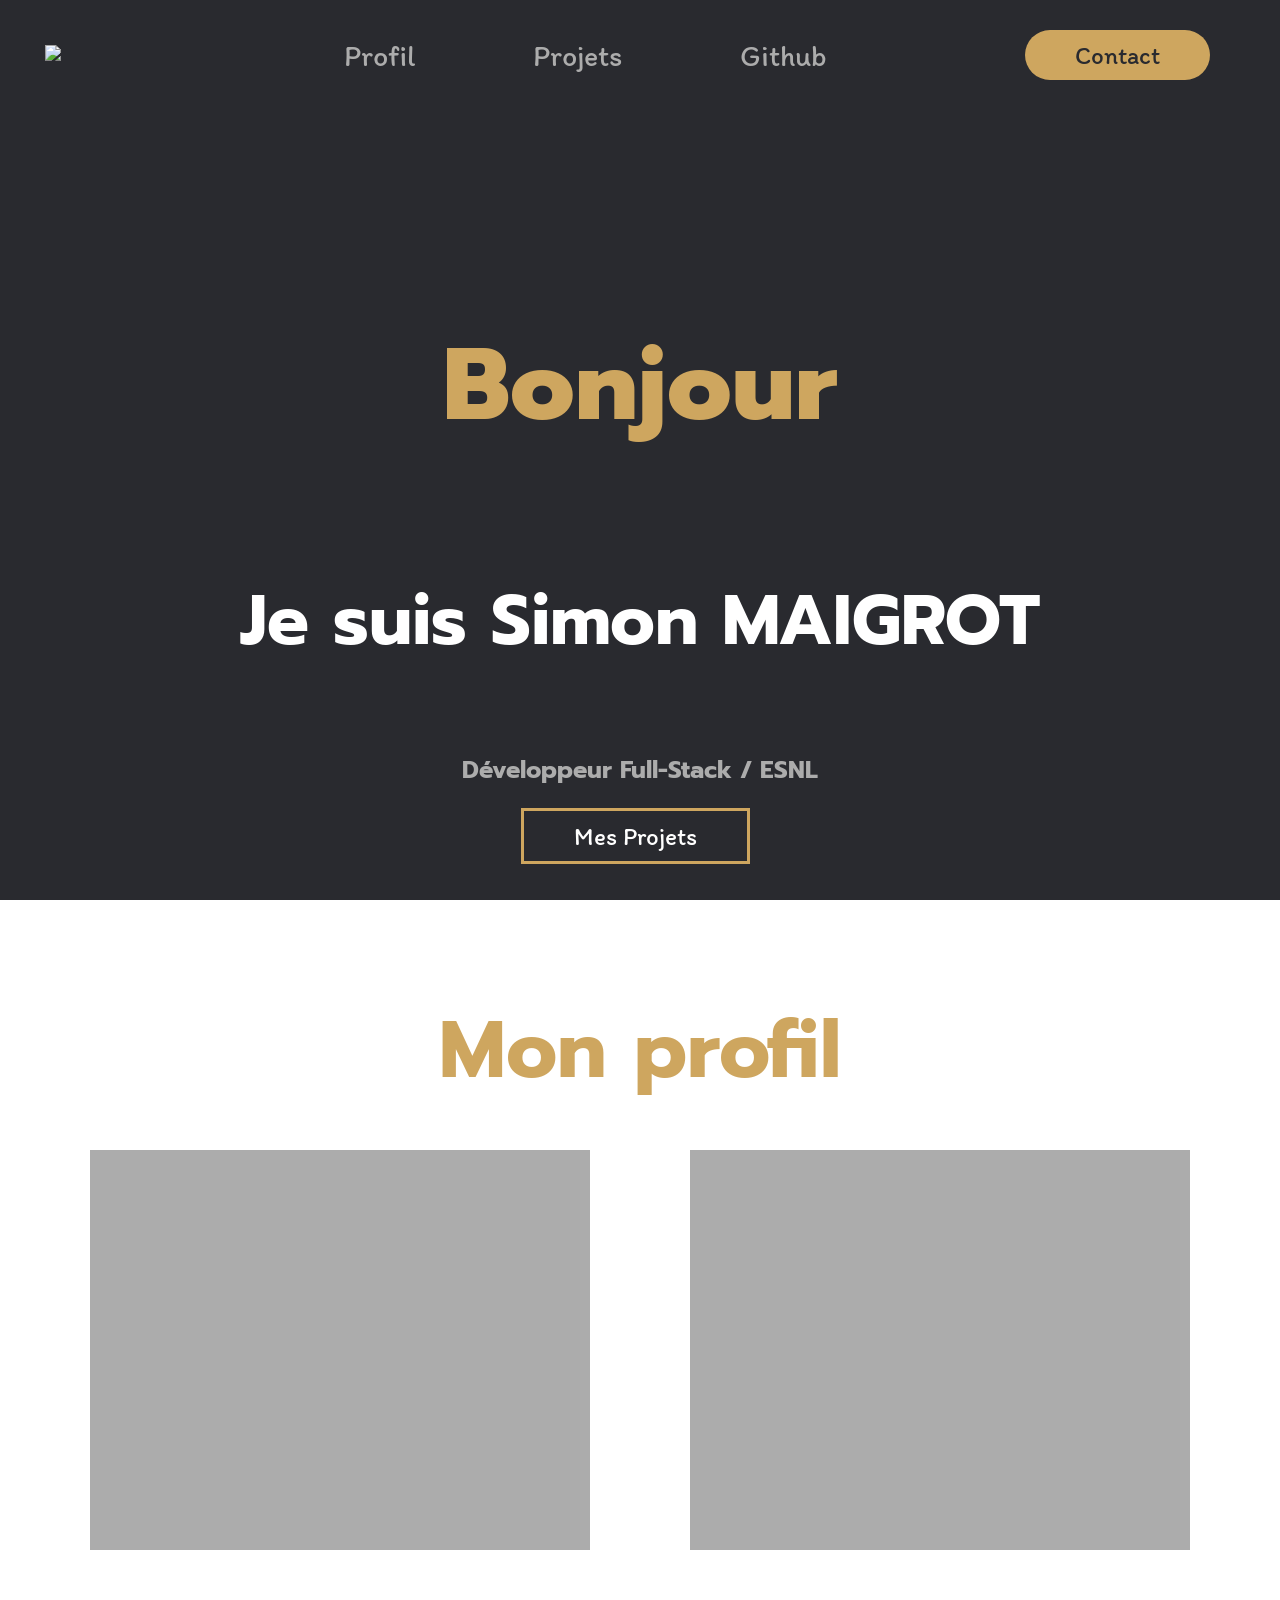
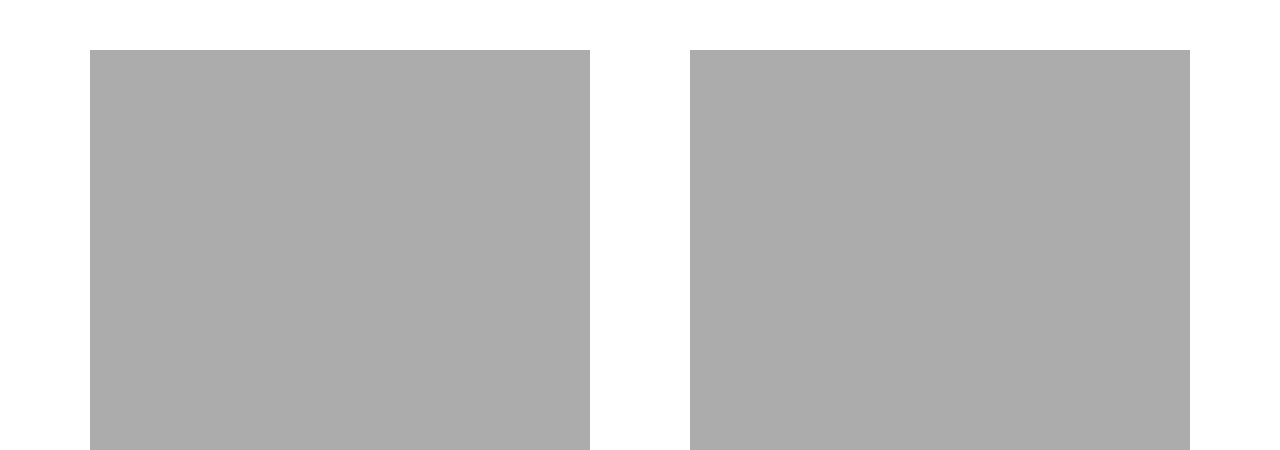
==== index.html @ 967b17d2 "Add files via upload" ====
<!DOCTYPE html>
<html lang="fr">
<head>
    <meta charset="UTF-8">
    <meta http-equiv="X-UA-Compatible" content="IE=edge">
    <meta name="viewport" content="width=device-width, initial-scale=1.0">
    <link rel="stylesheet" href="style.css">
    <title>Portfolio</title>
</head>
<body>
    <!--Accueil-->
    <section class="accueil">
        <!--Nav-->
        <div class="nav">
            <div class="logo">
                <img src="assets/logo.jpg">
            </div>
            <div class="barre">
                <ul>
                    <li><a href="#profil">Profil</a></li>
                    <li><a href="#projets">Projets</a></li>
                    <li><a href="https://github.com/SimonMaigrot">Github</a></li>
                </ul>
            </div>
            <div class="contact">
                <a href="#contact">Contact</a>
            </div>
        </div>
        <!--Presentation-->
        <div class="presentation">
            <p>Bonjour</p>
            <h1>Je suis Simon MAIGROT</h1>
            <h2>Développeur Full-Stack / ESNL</h2>
            <a href="#projets">Mes Projets</a>
        </div>
    </section>
    <!--Profil-->
    <section class="profil" id="profil">
        <div class="text">
            <h1>Mon profil</h1>
        </div>
        <div class="case_1">

        </div>
        <div class="case_2">

        </div>
        <div class="case_3">

        </div>
        <div class="case_4">

        </div>
    </section>
</body>
</html>
---- style.css ----
/* Polices */
@import url('https://fonts.googleapis.com/css2?family=Itim&display=swap');
@import url('https://fonts.googleapis.com/css2?family=Prompt&display=swap');

html {
    scroll-behavior: smooth;
}

body {
    margin: 0;
    padding: 0;
}

/* Accueil */

.accueil {
    width: 100%;
    height: 100vh;
    background-color: #292a2f;
}
/* Nav */
    
.logo img {
    width: 80px;
    height: auto;
    margin: 45px;
}

.nav {
    background-color: #292a2f;
    display: flex;
}

.nav .barre {
    width: 50%;
    margin: auto;
}
    
.nav .barre ul {
    display: flex;
    justify-content: space-around;
    list-style: none;
}
    
.nav .barre ul li a {
    text-decoration: none;
    font-size: 30px;
    color: rgb(172, 172, 172);
    font-family: Itim;
    transition: 400ms;
}
    
.nav .barre ul li a:hover {
    color: #cea65f
}

.nav .barre ul li a:active {
    color: #665230
}

/* Contact */

.nav .contact {
    display: flex;
    align-items: center;
}

.nav .contact a {
    display: flex;
    background-color: #cea65f;
    color: #292a2f;
    padding-left: 50px;
    padding-right: 50px;
    padding-top: 10px;
    padding-bottom: 10px;
    text-decoration: none;
    border-radius: 30px;
    font-family: Itim;
    font-size: 25px;
    margin-right: 70px;
    transition: 400ms;
}

.nav .contact a:hover {
    color: #cea65f;
    background-color: rgb(82, 77, 77);
}

.nav .contact a:active {
    background-color: rgb(50, 48, 48);
}

/* Presentation */

.presentation {
    background-color: #292a2f;
    width: 100%;
    height: 70%;
    display: flex;
    flex-direction: column;
    align-items: center;
}

.presentation p {
    display: flex;
    width: 100%;
    justify-content: center;
    font-size: 100px;
    font-family: Prompt;
    font-weight: 800;
    color: #cea65f;
    padding-top: 100px;
    height: 100px;
}

.presentation h1 {
    display: flex;
    width: 100%;
    justify-content: center;
    font-family: Prompt;
    color: white;
    font-size: 70px;
}

.presentation h2 {
    display: flex;
    width: 100%;
    justify-content: center;
    font-family: Prompt;
    color: rgb(172, 172, 172);
}

.presentation a {
    display: flex;
    color: white;
    padding-left: 50px;
    padding-right: 50px;
    padding-top: 10px;
    padding-bottom: 10px;
    text-decoration: none;
    align-items: center;
    font-family: Itim;
    font-size: 25px;
    margin-right: 70px;
    border: solid;
    border-color: #cea65f;
    margin-left: 60px;
    transition: 400ms;
}

.presentation a:hover {
    background-color: #cea65f;
}

.presentation a:active {
    background-color: #4e4027;
}

/* section profil */

.profil {
    width: 100%;
    height: 100vh;
    background-color: white;
    display: flex;
    flex-wrap: wrap;
    justify-content: center;
}

/* h1 */

.profil .text {
    width: 100%;
    height: 100px;
    display: flex;
    justify-content: center;
    align-items: center;
    margin-top: 100px;
}

.profil .text h1 {
    color: #cea65f;
    font-family: Prompt;
    font-size: 80px;
}


/* Cases */

.profil .case_1 {
    width: 500px;
    height: 400px;
    background-color: rgb(172, 172, 172);
    margin: 50px;
}

.profil .case_2 {
    width: 500px;
    height: 400px;
    background-color: rgb(172, 172, 172);
    margin: 50px;
}

.profil .case_3 {
    width: 500px;
    height: 400px;
    background-color: rgb(172, 172, 172);
    margin: 50px;
}

.profil .case_4 {
    width: 500px;
    height: 400px;
    background-color: rgb(172, 172, 172);
    margin: 50px;
}
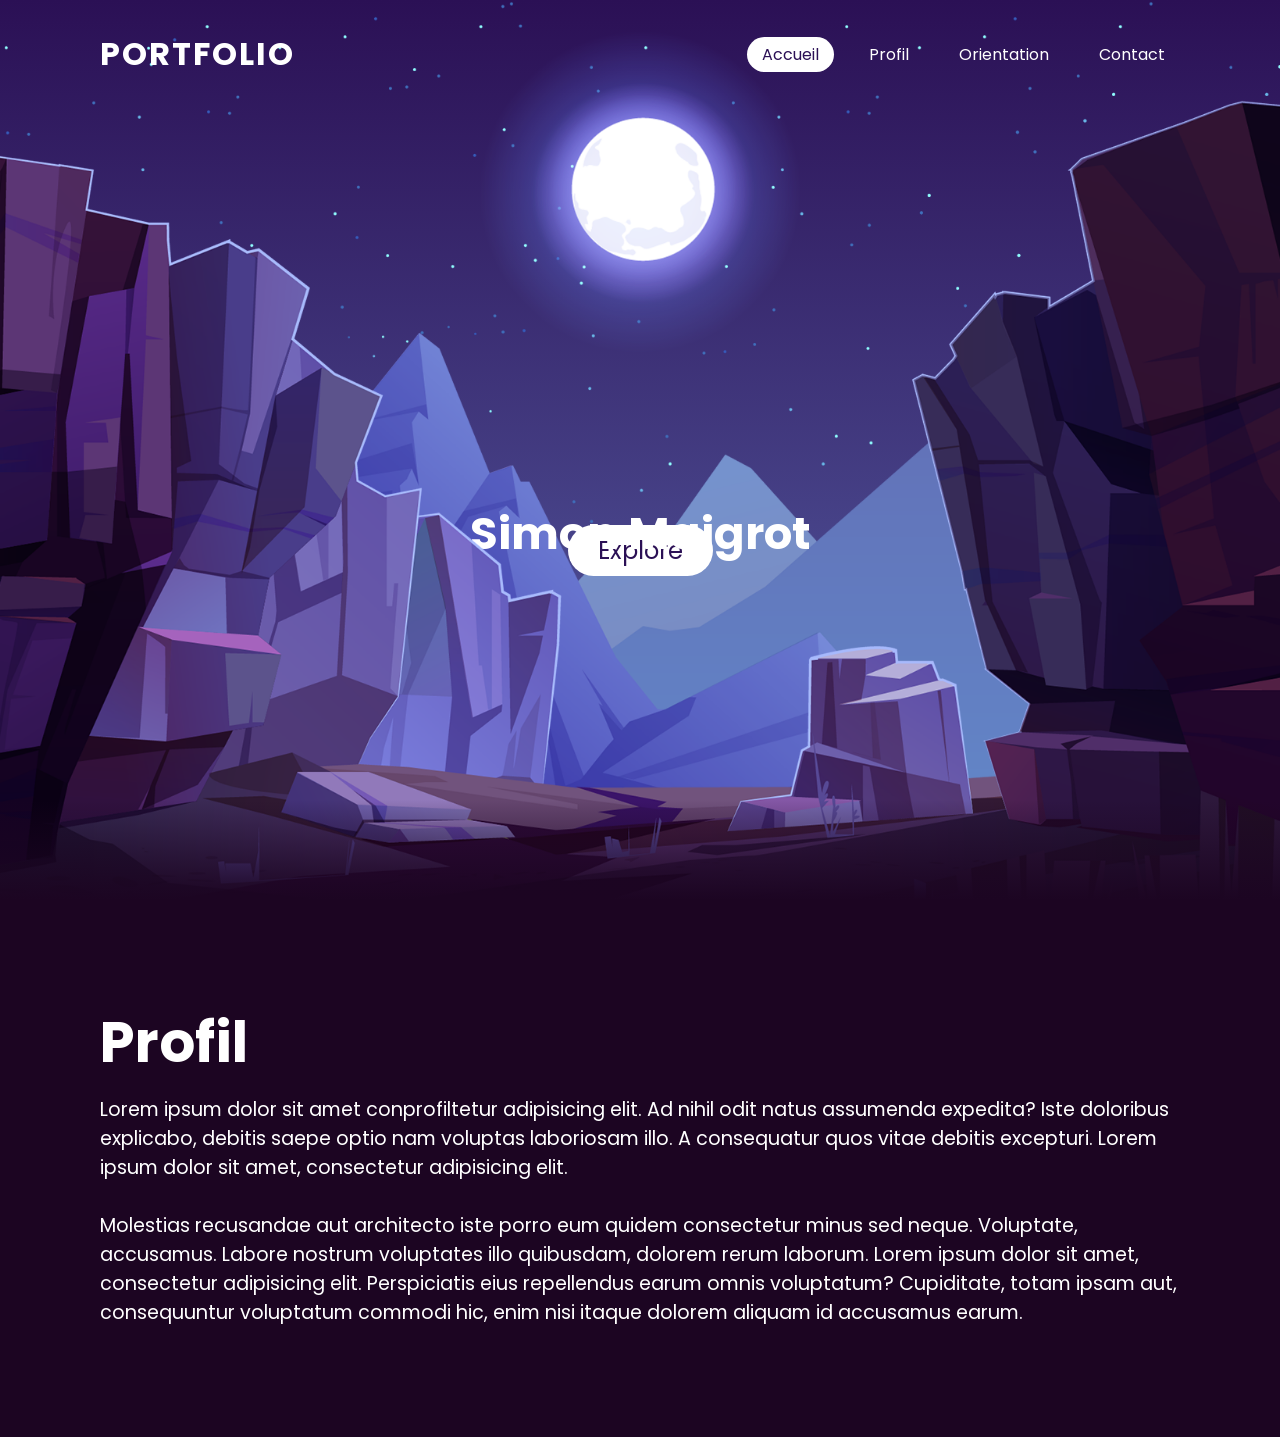
==== commit 8adb9eff: "Add files via upload" ====
--- a/index.html
+++ b/index.html
@@ -8,49 +8,51 @@
     <title>Portfolio</title>
 </head>
 <body>
-    <!--Accueil-->
-    <section class="accueil">
-        <!--Nav-->
-        <div class="nav">
-            <div class="logo">
-                <img src="assets/logo.jpg">
-            </div>
-            <div class="barre">
-                <ul>
-                    <li><a href="#profil">Profil</a></li>
-                    <li><a href="#projets">Projets</a></li>
-                    <li><a href="https://github.com/SimonMaigrot">Github</a></li>
-                </ul>
-            </div>
-            <div class="contact">
-                <a href="#contact">Contact</a>
-            </div>
-        </div>
-        <!--Presentation-->
-        <div class="presentation">
-            <p>Bonjour</p>
-            <h1>Je suis Simon MAIGROT</h1>
-            <h2>Développeur Full-Stack / ESNL</h2>
-            <a href="#projets">Mes Projets</a>
-        </div>
+    <header>
+        <a href="#" class="logo">Portfolio</a>
+        <ul>
+            <li><a href="#" class="active">Accueil</a></li>
+            <li><a href="#profil">Profil</a></li>
+            <li><a href="#">Orientation</a></li>
+            <li><a href="#">Contact</a></li>
+        </ul>
+    </header>
+    <section>
+        <img src="assets/stars.png" id="stars">
+        <img src="assets/moon.png" id="moon">
+        <img src="assets/mountains_behind.png" id="mountains_behind">
+        <h2 id="text">Simon Maigrot</h2>
+        <a href="#profil" id="btn">Explore</a>
+        <img src="assets/mountains_front.png" id="mountains_front">
     </section>
-    <!--Profil-->
-    <section class="profil" id="profil">
-        <div class="text">
-            <h1>Mon profil</h1>
-        </div>
-        <div class="case_1">
+    <div class="profil" id="profil">
+        <h2>Profil</h2>
+        <p>Lorem ipsum dolor sit amet conprofiltetur adipisicing elit. Ad nihil odit natus assumenda expedita? Iste doloribus
+            explicabo, debitis saepe optio nam voluptas laboriosam illo. A consequatur quos vitae debitis excepturi. Lorem 
+            ipsum dolor sit amet, consectetur adipisicing elit.<br><br> Molestias recusandae aut architecto 
+            iste porro eum quidem consectetur minus sed neque. Voluptate, accusamus. Labore nostrum voluptates illo quibusdam, 
+            dolorem rerum laborum. Lorem ipsum dolor sit amet, consectetur adipisicing elit. Perspiciatis eius repellendus earum omnis voluptatum? Cupiditate,
+            totam ipsam aut, consequuntur voluptatum commodi hic, enim nisi itaque dolorem aliquam id accusamus earum.</p>
+    </div>
+    <script>
+        let stars = document.getElementById('stars');
+        let moon = document.getElementById('moon');
+        let mountains_behind = document.getElementById('mountains_behind');
+        let text = document.getElementById('text');
+        let btn = document.getElementById('btn');
+        let mountains_front = document.getElementById('mountains_front');
+        let header = document.querySelector('header');
 
-        </div>
-        <div class="case_2">
-
-        </div>
-        <div class="case_3">
-
-        </div>
-        <div class="case_4">
-
-        </div>
-    </section>
+        window.addEventListener('scroll', function() {
+            let value = window.scrollY;
+            stars.style.left = value  * 0.25 + 'px';
+            moon.style.top = value  * 1.05 + 'px';
+            mountains_behind.style.top = value  * 0.5 + 'px';
+            mountains_front.style.top = value  * 0 + 'px';
+            btn.style.marginTop = value * 1.5 + 'px';
+            header.style.top = value * 0.5 + 'px';
+            text.style.marginTop = value * 1.05 + 'px';
+        })
+    </script>
 </body>
 </html>
--- a/style.css
+++ b/style.css
@@ -1,216 +1,137 @@
-/* Polices */
-@import url('https://fonts.googleapis.com/css2?family=Itim&display=swap');
-@import url('https://fonts.googleapis.com/css2?family=Prompt&display=swap');
+@import url('https://fonts.googleapis.com/css?family=Poppins:300,400,500,600,700,800,900&display=swap');
 
-html {
+* {
+    margin: 0;
+    padding: 0;
+    box-sizing: border-box;
+    font-family: 'Poppins', sans-serif;
     scroll-behavior: smooth;
 }
 
 body {
-    margin: 0;
-    padding: 0;
+    min-height: 100vh;
+    overflow-x: hidden;
+    background: linear-gradient(#2b1055, #7597de)
 }
 
-/* Accueil */
-
-.accueil {
+header {
+    position: absolute;
+    top: 0;
+    left: 0;
     width: 100%;
-    height: 100vh;
-    background-color: #292a2f;
-}
-/* Nav */
-    
-.logo img {
-    width: 80px;
-    height: auto;
-    margin: 45px;
+    padding: 30px 100px;
+    display: flex;
+    justify-content: space-between;
+    align-items: center;
+    z-index: 10000;
 }
 
-.nav {
-    background-color: #292a2f;
-    display: flex;
+header .logo {
+    color: #fff;
+    font-weight: 700;
+    text-decoration: none;
+    font-size: 2em;
+    text-transform: uppercase;
+    letter-spacing: 2px;
 }
 
-.nav .barre {
-    width: 50%;
-    margin: auto;
-}
-    
-.nav .barre ul {
+header ul {
     display: flex;
-    justify-content: space-around;
-    list-style: none;
-}
-    
-.nav .barre ul li a {
-    text-decoration: none;
-    font-size: 30px;
-    color: rgb(172, 172, 172);
-    font-family: Itim;
-    transition: 400ms;
-}
-    
-.nav .barre ul li a:hover {
-    color: #cea65f
-}
-
-.nav .barre ul li a:active {
-    color: #665230
-}
-
-/* Contact */
-
-.nav .contact {
-    display: flex;
+    justify-content: center;
     align-items: center;
 }
 
-.nav .contact a {
-    display: flex;
-    background-color: #cea65f;
-    color: #292a2f;
-    padding-left: 50px;
-    padding-right: 50px;
-    padding-top: 10px;
-    padding-bottom: 10px;
-    text-decoration: none;
-    border-radius: 30px;
-    font-family: Itim;
-    font-size: 25px;
-    margin-right: 70px;
-    transition: 400ms;
+header ul li {
+    list-style: none;
+    margin-left: 20px;
 }
 
-.nav .contact a:hover {
-    color: #cea65f;
-    background-color: rgb(82, 77, 77);
+header ul li a {
+    transition: 300ms;
+    text-decoration: none;
+    padding: 6px 15px;
+    color: #fff;
+    border-radius: 20px;
 }
 
-.nav .contact a:active {
-    background-color: rgb(50, 48, 48);
+header ul li a:hover, header ul li a.active {
+    background: #fff;
+    color: #2b1055
 }
 
-/* Presentation */
-
-.presentation {
-    background-color: #292a2f;
-    width: 100%;
-    height: 70%;
-    display: flex;
-    flex-direction: column;
-    align-items: center;
-}
-
-.presentation p {
-    display: flex;
-    width: 100%;
-    justify-content: center;
-    font-size: 100px;
-    font-family: Prompt;
-    font-weight: 800;
-    color: #cea65f;
-    padding-top: 100px;
-    height: 100px;
-}
-
-.presentation h1 {
-    display: flex;
-    width: 100%;
-    justify-content: center;
-    font-family: Prompt;
-    color: white;
-    font-size: 70px;
-}
-
-.presentation h2 {
-    display: flex;
-    width: 100%;
-    justify-content: center;
-    font-family: Prompt;
-    color: rgb(172, 172, 172);
-}
-
-.presentation a {
-    display: flex;
-    color: white;
-    padding-left: 50px;
-    padding-right: 50px;
-    padding-top: 10px;
-    padding-bottom: 10px;
-    text-decoration: none;
-    align-items: center;
-    font-family: Itim;
-    font-size: 25px;
-    margin-right: 70px;
-    border: solid;
-    border-color: #cea65f;
-    margin-left: 60px;
-    transition: 400ms;
-}
-
-.presentation a:hover {
-    background-color: #cea65f;
-}
-
-.presentation a:active {
-    background-color: #4e4027;
-}
-
-/* section profil */
-
-.profil {
+section {
+    position: relative;
     width: 100%;
     height: 100vh;
-    background-color: white;
-    display: flex;
-    flex-wrap: wrap;
-    justify-content: center;
-}
-
-/* h1 */
-
-.profil .text {
-    width: 100%;
-    height: 100px;
+    padding: 100px;
     display: flex;
     justify-content: center;
     align-items: center;
-    margin-top: 100px;
+    overflow: hidden;
 }
 
-.profil .text h1 {
-    color: #cea65f;
-    font-family: Prompt;
-    font-size: 80px;
+section::before {
+    content: '';
+    position: absolute;
+    bottom: 0;
+    width: 100%;
+    height: 100px;
+    background: linear-gradient(to top, #1c0522, transparent);
+    z-index: 1000;
 }
 
-
-/* Cases */
-
-.profil .case_1 {
-    width: 500px;
-    height: 400px;
-    background-color: rgb(172, 172, 172);
-    margin: 50px;
+section img {
+    position: absolute;
+    top: 0;
+    left: 0;
+    width: 100%;
+    height: 100%;
+    object-fit: cover;
+    pointer-events: none;
 }
 
-.profil .case_2 {
-    width: 500px;
-    height: 400px;
-    background-color: rgb(172, 172, 172);
-    margin: 50px;
+section img#moon {
+    mix-blend-mode: screen;
 }
 
-.profil .case_3 {
-    width: 500px;
-    height: 400px;
-    background-color: rgb(172, 172, 172);
-    margin: 50px;
+section img#mountains_front {
+    z-index: 10;
 }
 
-.profil .case_4 {
-    width: 500px;
-    height: 400px;
-    background-color: rgb(172, 172, 172);
-    margin: 50px;
+#text {
+    position: absolute;
+    color: #fff;
+    white-space: nowrap;
+    font-size: 3.5vw;
+    top: 500px;
+    z-index: 9;
+}
+
+#btn {
+    text-decoration: none;
+    display: inline-block;
+    padding: 8px 30px;
+    border-radius: 40px;
+    background: #fff;
+    color: #2b1055;
+    font-size: 1.5em;
+    transform: translateY(100px);
+}
+
+.profil {
+    position: relative;
+    padding: 100px;
+    background: #1c0522;
+}
+
+.profil h2 {
+    font-size: 3.5em;
+    margin-bottom: 10px;
+    color: #fff
+}
+
+.profil p {
+    font-size: 1.2em;
+    margin-bottom: 10px;
+    color: #fff
 }
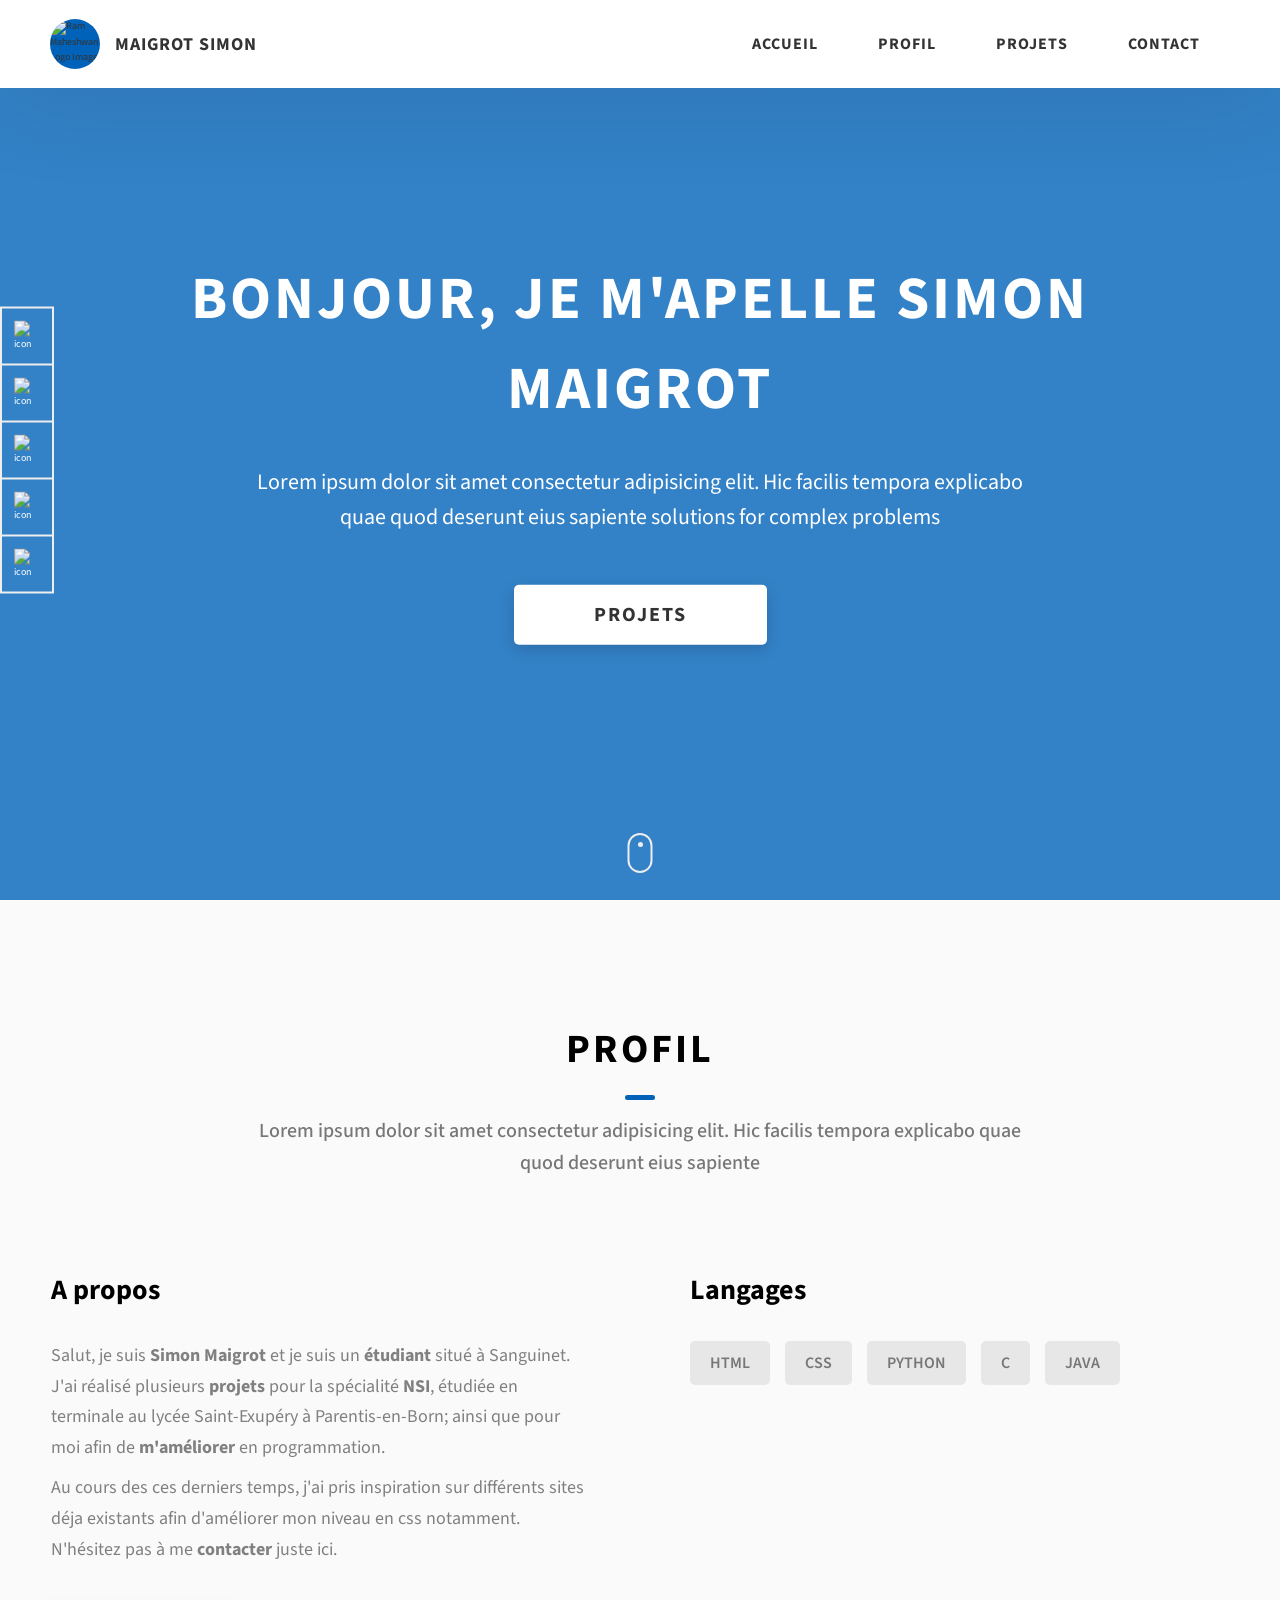
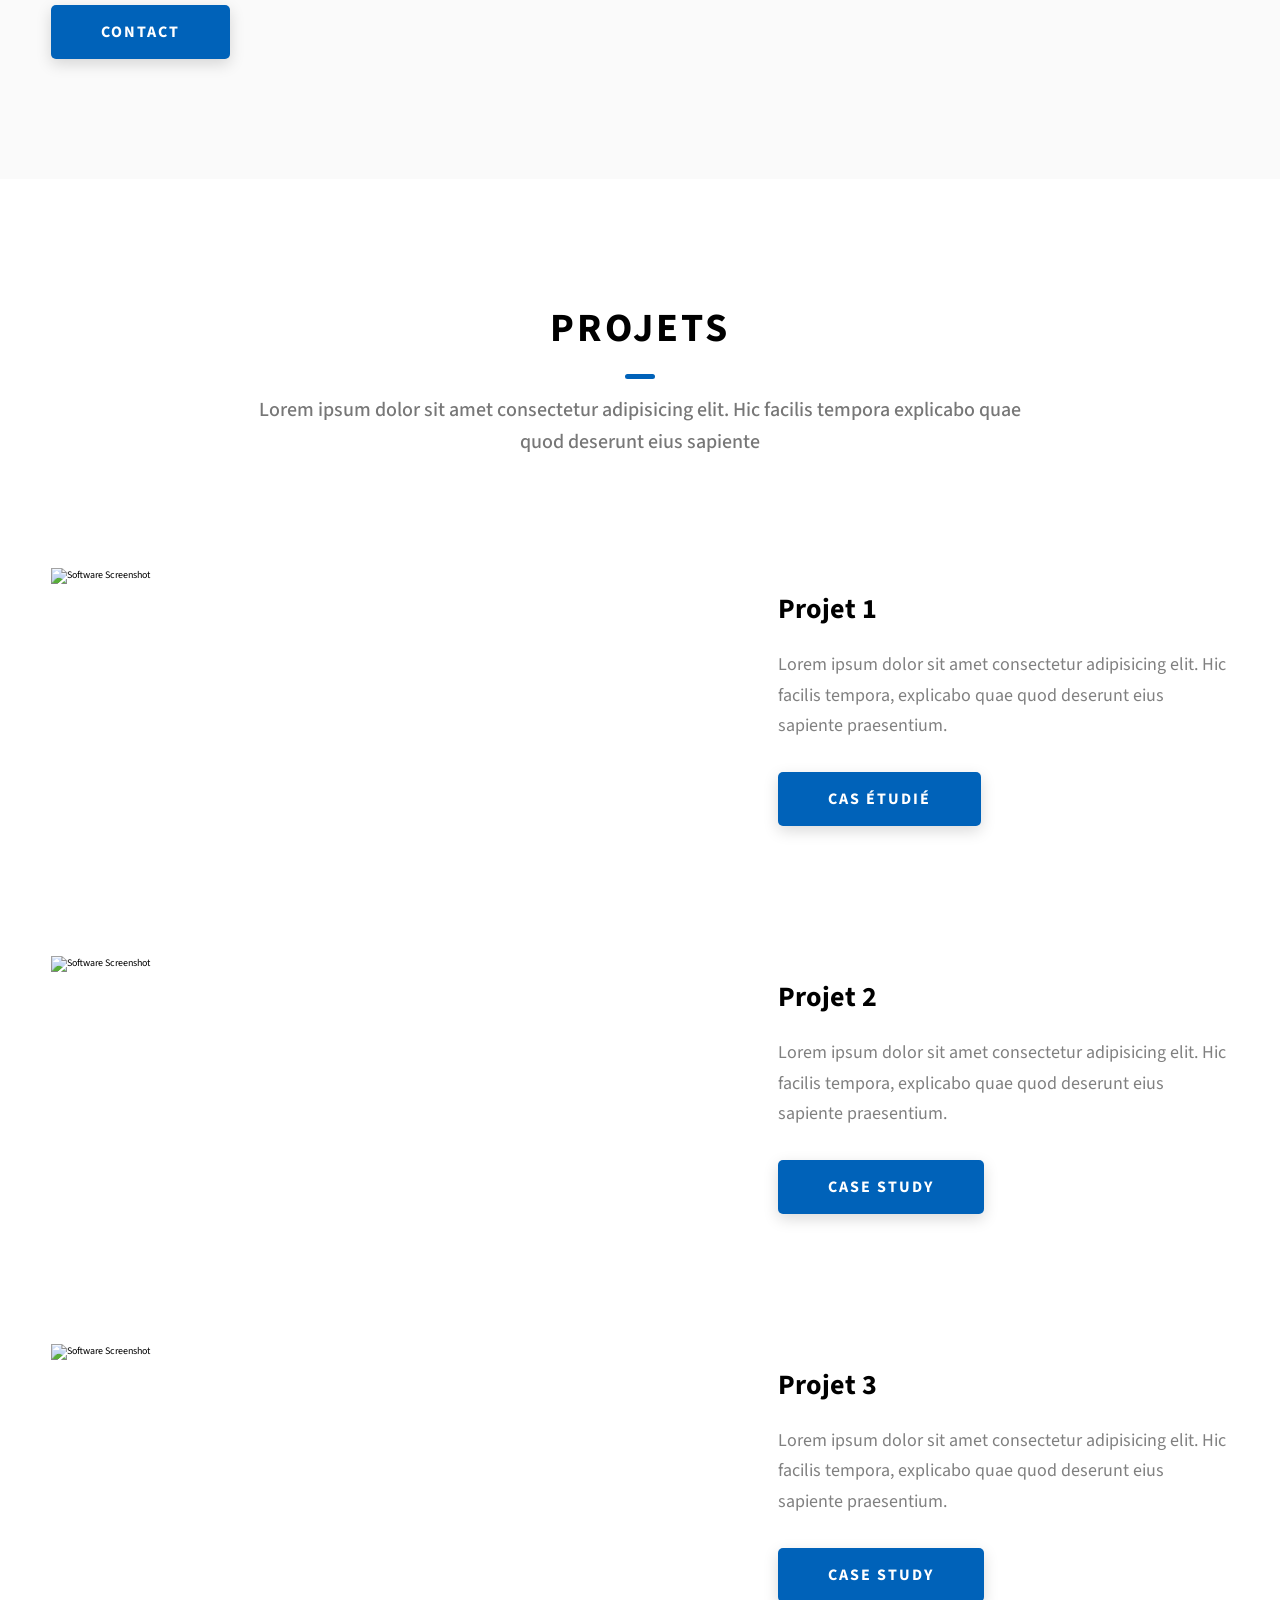
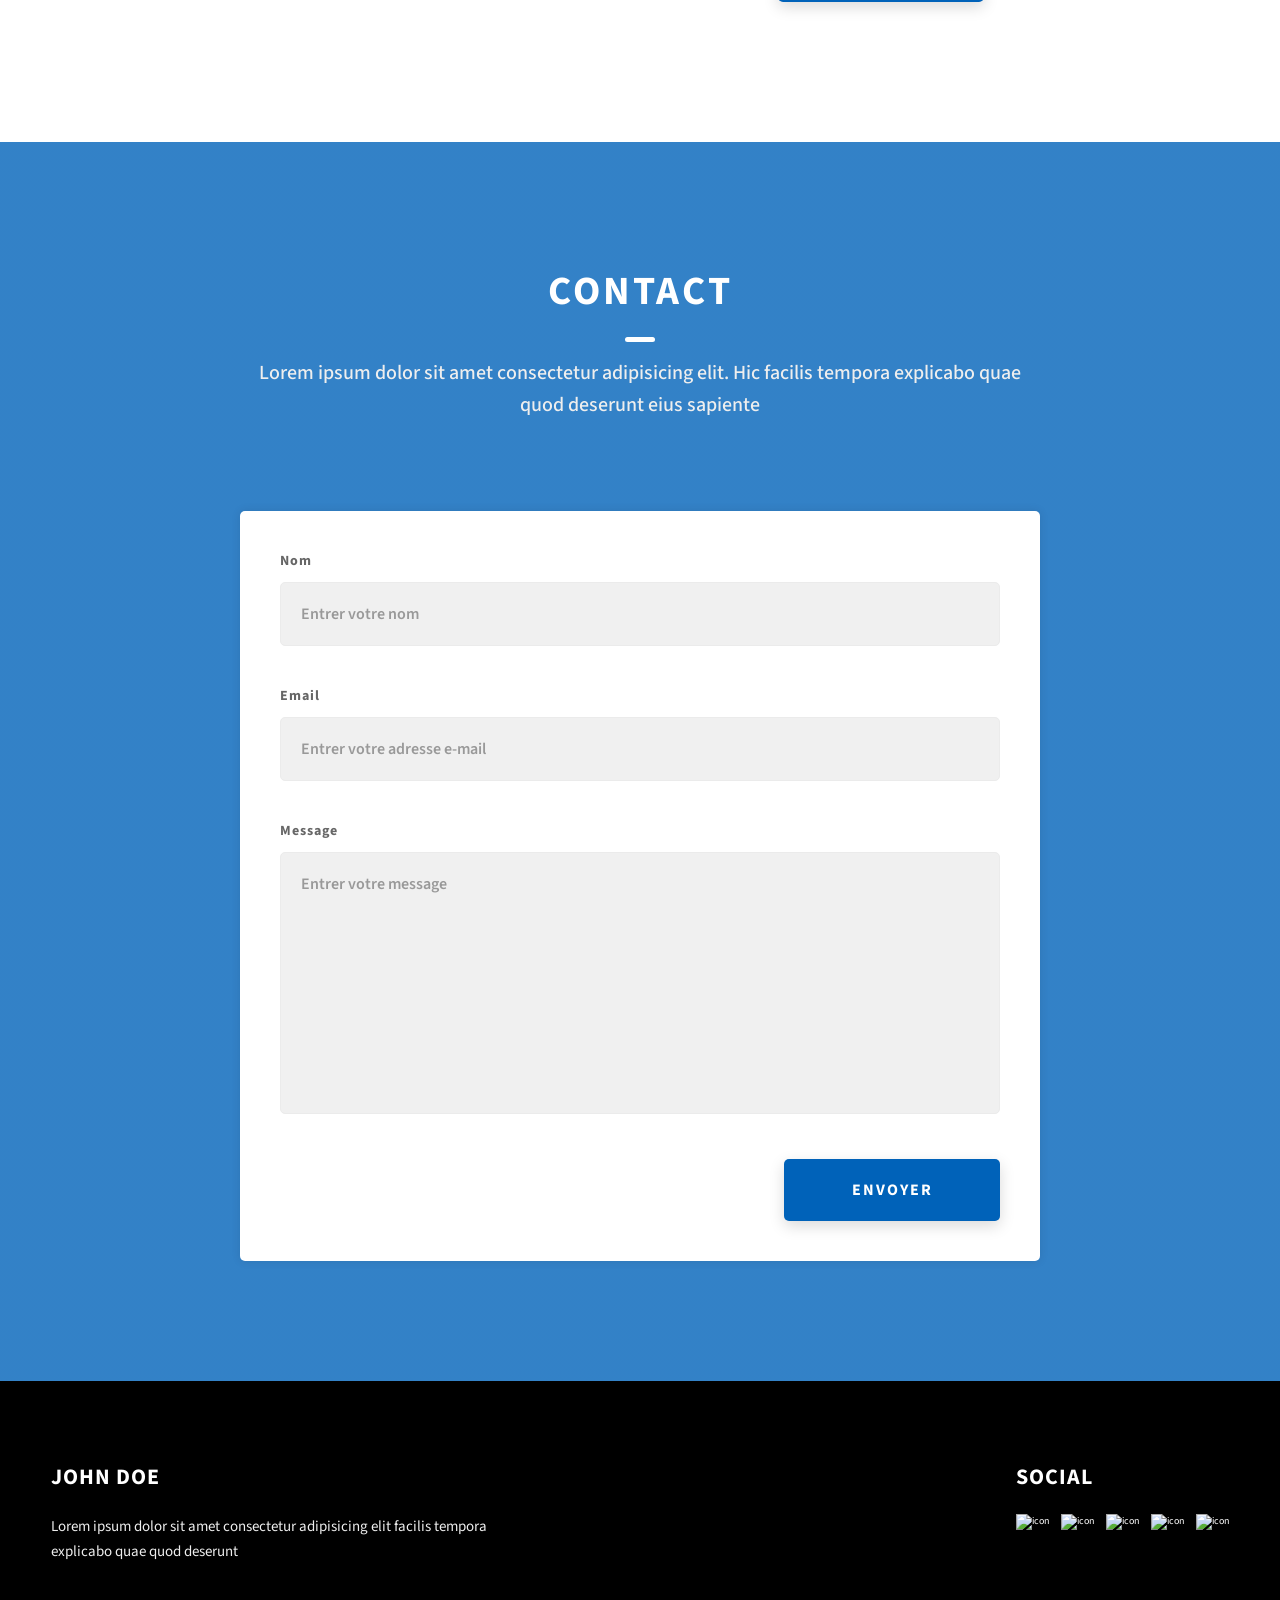
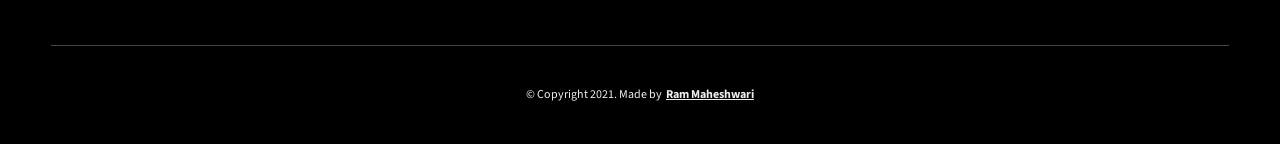
==== commit 9053fc09: "Add files via upload" ====
--- a/index.html
+++ b/index.html
@@ -1,58 +1,401 @@
-<!DOCTYPE html>
-<html lang="fr">
-<head>
-    <meta charset="UTF-8">
-    <meta http-equiv="X-UA-Compatible" content="IE=edge">
-    <meta name="viewport" content="width=device-width, initial-scale=1.0">
-    <link rel="stylesheet" href="style.css">
-    <title>Portfolio</title>
-</head>
-<body>
-    <header>
-        <a href="#" class="logo">Portfolio</a>
-        <ul>
-            <li><a href="#" class="active">Accueil</a></li>
-            <li><a href="#profil">Profil</a></li>
-            <li><a href="#">Orientation</a></li>
-            <li><a href="#">Contact</a></li>
-        </ul>
-    </header>
-    <section>
-        <img src="assets/stars.png" id="stars">
-        <img src="assets/moon.png" id="moon">
-        <img src="assets/mountains_behind.png" id="mountains_behind">
-        <h2 id="text">Simon Maigrot</h2>
-        <a href="#profil" id="btn">Explore</a>
-        <img src="assets/mountains_front.png" id="mountains_front">
-    </section>
-    <div class="profil" id="profil">
-        <h2>Profil</h2>
-        <p>Lorem ipsum dolor sit amet conprofiltetur adipisicing elit. Ad nihil odit natus assumenda expedita? Iste doloribus
-            explicabo, debitis saepe optio nam voluptas laboriosam illo. A consequatur quos vitae debitis excepturi. Lorem 
-            ipsum dolor sit amet, consectetur adipisicing elit.<br><br> Molestias recusandae aut architecto 
-            iste porro eum quidem consectetur minus sed neque. Voluptate, accusamus. Labore nostrum voluptates illo quibusdam, 
-            dolorem rerum laborum. Lorem ipsum dolor sit amet, consectetur adipisicing elit. Perspiciatis eius repellendus earum omnis voluptatum? Cupiditate,
-            totam ipsam aut, consequuntur voluptatum commodi hic, enim nisi itaque dolorem aliquam id accusamus earum.</p>
-    </div>
-    <script>
-        let stars = document.getElementById('stars');
-        let moon = document.getElementById('moon');
-        let mountains_behind = document.getElementById('mountains_behind');
-        let text = document.getElementById('text');
-        let btn = document.getElementById('btn');
-        let mountains_front = document.getElementById('mountains_front');
-        let header = document.querySelector('header');
-
-        window.addEventListener('scroll', function() {
-            let value = window.scrollY;
-            stars.style.left = value  * 0.25 + 'px';
-            moon.style.top = value  * 1.05 + 'px';
-            mountains_behind.style.top = value  * 0.5 + 'px';
-            mountains_front.style.top = value  * 0 + 'px';
-            btn.style.marginTop = value * 1.5 + 'px';
-            header.style.top = value * 0.5 + 'px';
-            text.style.marginTop = value * 1.05 + 'px';
-        })
-    </script>
-</body>
-</html>+<!DOCTYPE html>
+<html lang="fr">
+  <head>
+    <meta charset="UTF-8" />
+    <meta name="viewport" content="width=device-width, initial-scale=1.0" />
+    <meta http-equiv="X-UA-Compatible" content="ie=edge" />
+    <title>Dopefolio</title>
+    <meta name="description" content="Portfolio Template for Developer" />
+
+    <link rel="stylesheet" href="css/style.css" />
+
+    <link rel="preconnect" href="https://fonts.googleapis.com" />
+    <link rel="preconnect" href="https://fonts.gstatic.com" crossorigin />
+    <link
+      href="https://fonts.googleapis.com/css2?family=Source+Sans+Pro:wght@400;600;700;900&display=swap"
+      rel="stylesheet"
+    />
+  </head>
+  <body>
+    <header class="header">
+      <div class="header__content">
+        <div class="header__logo-container">
+          <div class="header__logo-img-cont">
+            <img
+              src="./assets/png/john-doe.png"
+              alt="Ram Maheshwari Logo Image"
+              class="header__logo-img"
+            />
+          </div>
+          <span class="header__logo-sub">Maigrot Simon</span>
+        </div>
+        <div class="header__main">
+          <ul class="header__links">
+            <li class="header__link-wrapper">
+              <a href="./index.html" class="header__link"> Accueil </a>
+            </li>
+            <li class="header__link-wrapper">
+              <a href="./index.html#about" class="header__link">Profil </a>
+            </li>
+            <li class="header__link-wrapper">
+              <a href="./index.html#projects" class="header__link">
+                Projets
+              </a>
+            </li>
+            <li class="header__link-wrapper">
+              <a href="./index.html#contact" class="header__link"> Contact </a>
+            </li>
+          </ul>
+          <div class="header__main-ham-menu-cont">
+            <img
+              src="./assets/svg/ham-menu.svg"
+              alt="hamburger menu"
+              class="header__main-ham-menu"
+            />
+            <img
+              src="./assets/svg/ham-menu-close.svg"
+              alt="hamburger menu close"
+              class="header__main-ham-menu-close d-none"
+            />
+          </div>
+        </div>
+      </div>
+      <div class="header__sm-menu">
+        <div class="header__sm-menu-content">
+          <ul class="header__sm-menu-links">
+            <li class="header__sm-menu-link">
+              <a href="./index.html"> Accueil </a>
+            </li>
+
+            <li class="header__sm-menu-link">
+              <a href="./index.html#about"> Profil </a>
+            </li>
+
+            <li class="header__sm-menu-link">
+              <a href="./index.html#projects"> Projets </a>
+            </li>
+
+            <li class="header__sm-menu-link">
+              <a href="./index.html#contact"> Contact </a>
+            </li>
+          </ul>
+        </div>
+      </div>
+    </header>
+    <section class="home-hero">
+      <div class="home-hero__content">
+        <h1 class="heading-primary">Bonjour, je m'apelle Simon Maigrot</h1>
+        <div class="home-hero__info">
+          <p class="text-primary">
+            Lorem ipsum dolor sit amet consectetur adipisicing elit. Hic facilis
+            tempora explicabo quae quod deserunt eius sapiente solutions for
+            complex problems
+          </p>
+        </div>
+        <div class="home-hero__cta">
+          <a href="./#projects" class="btn btn--bg">Projets</a>
+        </div>
+      </div>
+      <div class="home-hero__socials">
+        <div class="home-hero__social">
+          <a href="#" class="home-hero__social-icon-link">
+            <img
+              src="./assets/png/linkedin-ico.png"
+              alt="icon"
+              class="home-hero__social-icon"
+            />
+          </a>
+        </div>
+        <div class="home-hero__social">
+          <a href="#" class="home-hero__social-icon-link">
+            <img
+              src="./assets/png/github-ico.png"
+              alt="icon"
+              class="home-hero__social-icon"
+            />
+          </a>
+        </div>
+        <div class="home-hero__social">
+          <a href="#" class="home-hero__social-icon-link">
+            <img
+              src="./assets/png/twitter-ico.png"
+              alt="icon"
+              class="home-hero__social-icon"
+            />
+          </a>
+        </div>
+        <div class="home-hero__social">
+          <a href="#" class="home-hero__social-icon-link">
+            <img
+              src="./assets/png/yt-ico.png"
+              alt="icon"
+              class="home-hero__social-icon"
+            />
+          </a>
+        </div>
+        <div class="home-hero__social">
+          <a
+            href="#"
+            class="home-hero__social-icon-link home-hero__social-icon-link--bd-none"
+          >
+            <img
+              src="./assets/png/insta-ico.png"
+              alt="icon"
+              class="home-hero__social-icon"
+            />
+          </a>
+        </div>
+      </div>
+      <div class="home-hero__mouse-scroll-cont">
+        <div class="mouse"></div>
+      </div>
+    </section>
+    <section id="about" class="about sec-pad">
+      <div class="main-container">
+        <h2 class="heading heading-sec heading-sec__mb-med">
+          <span class="heading-sec__main">Profil</span>
+          <span class="heading-sec__sub">
+            Lorem ipsum dolor sit amet consectetur adipisicing elit. Hic facilis
+            tempora explicabo quae quod deserunt eius sapiente
+          </span>
+        </h2>
+        <div class="about__content">
+          <div class="about__content-main">
+            <h3 class="about__content-title">A propos</h3>
+            <div class="about__content-details">
+              <p class="about__content-details-para">
+                Salut, je suis
+                <strong>Simon Maigrot</strong>
+                et je suis un<strong> étudiant </strong> situé à
+                Sanguinet. J'ai réalisé
+                plusieurs<strong> projets </strong>pour la spécialité <strong>NSI</strong>, étudiée en terminale au lycée Saint-Exupéry à Parentis-en-Born;
+                ainsi que pour moi afin de <strong>m'améliorer </strong>
+                en programmation.
+              </p>
+              <p class="about__content-details-para">
+                Au cours des ces derniers temps, j'ai pris inspiration sur différents sites déja existants afin d'améliorer mon niveau en css notamment. N'hésitez pas à me
+                <strong>contacter</strong> juste ici.
+              </p>
+            </div>
+            <a href="./#contact" class="btn btn--med btn--theme dynamicBgClr"
+              >Contact</a
+            >
+          </div>
+          <div class="about__content-skills">
+            <h3 class="about__content-title">Langages</h3>
+            <div class="skills">
+              <div class="skills__skill">HTML</div>
+              <div class="skills__skill">CSS</div>
+              <div class="skills__skill">PYTHON</div>
+              <div class="skills__skill">C</div>
+              <div class="skills__skill">JAVA</div>
+            </div>
+          </div>
+        </div>
+      </div>
+    </section>
+    <section id="projects" class="projects sec-pad">
+      <div class="main-container">
+        <h2 class="heading heading-sec heading-sec__mb-bg">
+          <span class="heading-sec__main">Projets</span>
+          <span class="heading-sec__sub">
+            Lorem ipsum dolor sit amet consectetur adipisicing elit. Hic facilis
+            tempora explicabo quae quod deserunt eius sapiente
+          </span>
+        </h2>
+
+        <div class="projects__content">
+          <div class="projects__row">
+            <div class="projects__row-img-cont">
+              <img
+                src="./assets/jpeg/project-mockup-example.jpeg"
+                alt="Software Screenshot"
+                class="projects__row-img"
+                loading="lazy"
+              />
+            </div>
+            <div class="projects__row-content">
+              <h3 class="projects__row-content-title">Projet 1</h3>
+              <p class="projects__row-content-desc">
+                Lorem ipsum dolor sit amet consectetur adipisicing elit. Hic
+                facilis tempora, explicabo quae quod deserunt eius sapiente
+                praesentium.
+              </p>
+              <a
+                href="./project-1.html"
+                class="btn btn--med btn--theme dynamicBgClr"
+                target="_blank"
+                >Cas étudié</a
+              >
+            </div>
+          </div>
+          <div class="projects__row">
+            <div class="projects__row-img-cont">
+              <img
+                src="./assets/jpeg/project-mockup-example.jpeg"
+                alt="Software Screenshot"
+                class="projects__row-img"
+                loading="lazy"
+              />
+            </div>
+            <div class="projects__row-content">
+              <h3 class="projects__row-content-title">Projet 2</h3>
+              <p class="projects__row-content-desc">
+                Lorem ipsum dolor sit amet consectetur adipisicing elit. Hic
+                facilis tempora, explicabo quae quod deserunt eius sapiente
+                praesentium.
+              </p>
+              <a
+                href="./project-2.html"
+                class="btn btn--med btn--theme dynamicBgClr"
+                target="_blank"
+                >Case Study</a
+              >
+            </div>
+          </div>
+          <div class="projects__row">
+            <div class="projects__row-img-cont">
+              <img
+                src="./assets/jpeg/project-mockup-example.jpeg"
+                alt="Software Screenshot"
+                class="projects__row-img"
+                loading="lazy"
+              />
+            </div>
+            <div class="projects__row-content">
+              <h3 class="projects__row-content-title">Projet 3</h3>
+              <p class="projects__row-content-desc">
+                Lorem ipsum dolor sit amet consectetur adipisicing elit. Hic
+                facilis tempora, explicabo quae quod deserunt eius sapiente
+                praesentium.
+              </p>
+              <a
+                href="./project-3.html"
+                class="btn btn--med btn--theme dynamicBgClr"
+                target="_blank"
+                >Case Study</a
+              >
+            </div>
+          </div>
+        </div>
+      </div>
+    </section>
+    <section id="contact" class="contact sec-pad dynamicBg">
+      <div class="main-container">
+        <h2 class="heading heading-sec heading-sec__mb-med">
+          <span class="heading-sec__main heading-sec__main--lt">Contact</span>
+          <span class="heading-sec__sub heading-sec__sub--lt">
+            Lorem ipsum dolor sit amet consectetur adipisicing elit. Hic facilis
+            tempora explicabo quae quod deserunt eius sapiente
+          </span>
+        </h2>
+        <div class="contact__form-container">
+          <form action="#" class="contact__form">
+            <div class="contact__form-field">
+              <label class="contact__form-label" for="name">Nom</label>
+              <input
+                required
+                placeholder="Entrer votre nom"
+                type="text"
+                class="contact__form-input"
+                name="name"
+                id="name"
+              />
+            </div>
+            <div class="contact__form-field">
+              <label class="contact__form-label" for="email">Email</label>
+              <input
+                required
+                placeholder="Entrer votre adresse e-mail"
+                type="text"
+                class="contact__form-input"
+                name="email"
+                id="email"
+              />
+            </div>
+            <div class="contact__form-field">
+              <label class="contact__form-label" for="message">Message</label>
+              <textarea
+                required
+                cols="30"
+                rows="10"
+                class="contact__form-input"
+                placeholder="Entrer votre message"
+                name="message"
+                id="message"
+              ></textarea>
+            </div>
+            <button type="submit" class="btn btn--theme contact__btn">
+              Envoyer
+            </button>
+          </form>
+        </div>
+      </div>
+    </section>
+    <footer class="main-footer">
+      <div class="main-container">
+        <div class="main-footer__upper">
+          <div class="main-footer__row main-footer__row-1">
+            <h2 class="heading heading-sm main-footer__heading-sm">
+              <span>Social</span>
+            </h2>
+            <div class="main-footer__social-cont">
+              <a target="_blank" rel="noreferrer" href="#">
+                <img
+                  class="main-footer__icon"
+                  src="./assets/png/linkedin-ico.png"
+                  alt="icon"
+                />
+              </a>
+              <a target="_blank" rel="noreferrer" href="#">
+                <img
+                  class="main-footer__icon"
+                  src="./assets/png/github-ico.png"
+                  alt="icon"
+                />
+              </a>
+              <a target="_blank" rel="noreferrer" href="#">
+                <img
+                  class="main-footer__icon"
+                  src="./assets/png/twitter-ico.png"
+                  alt="icon"
+                />
+              </a>
+              <a target="_blank" rel="noreferrer" href="#">
+                <img
+                  class="main-footer__icon"
+                  src="./assets/png/yt-ico.png"
+                  alt="icon"
+                />
+              </a>
+              <a target="_blank" rel="noreferrer" href="#">
+                <img
+                  class="main-footer__icon main-footer__icon--mr-none"
+                  src="./assets/png/insta-ico.png"
+                  alt="icon"
+                />
+              </a>
+            </div>
+          </div>
+          <div class="main-footer__row main-footer__row-2">
+            <h4 class="heading heading-sm text-lt">John Doe</h4>
+            <p class="main-footer__short-desc">
+              Lorem ipsum dolor sit amet consectetur adipisicing elit facilis
+              tempora explicabo quae quod deserunt
+            </p>
+          </div>
+        </div>
+
+        <!-- If you give me some credit or shoutout here by linking to my website, then it will be a big thing for me and will help me a lot :) -->
+        <div class="main-footer__lower">
+          &copy; Copyright 2021. Made by
+          <a rel="noreferrer" target="_blank" href="https://rammaheshwari.com"
+            >Ram Maheshwari</a
+          >
+        </div>
+      </div>
+    </footer>
+
+    <script src="./index.js"></script>
+  </body>
+</html>
--- a/css/style.css
+++ b/css/style.css
@@ -0,0 +1,704 @@
+/*
+0 - 600px:      Phone
+600 - 900px:    Tablet portrait
+900 - 1200px:   Tablet landscape
+[1200 - 1800] is where our normal styles apply
+1800px + :      Big desktop
+$breakpoint arguement choices:
+- phone
+- tab-port
+- tab-land
+- big-desktop
+
+Inside media queries 1em is always 16px i.e 1em = 16px at every screen size only inside media queries
+*/
+*,
+*::after,
+*::before {
+  margin: 0;
+  padding: 0;
+  box-sizing: inherit;
+  font-family: inherit; }
+
+html {
+  font-size: 62.5%;
+  scroll-behavior: smooth; }
+  @media only screen and (max-width: 75em) {
+    html {
+      font-size: 59%; } }
+  @media only screen and (max-width: 56.25em) {
+    html {
+      font-size: 56%; } }
+  @media only screen and (min-width: 112.5em) {
+    html {
+      font-size: 65%; } }
+
+body {
+  box-sizing: border-box;
+  position: relative;
+  line-height: 1.5;
+  font-family: sans-serif;
+  overflow-x: hidden;
+  overflow-y: scroll;
+  font-family: 'Source Sans Pro', sans-serif; }
+
+a {
+  text-decoration: none;
+  color: inherit; }
+
+li {
+  list-style: none; }
+
+input:focus,
+button:focus,
+a:focus,
+textarea:focus {
+  outline: none; }
+
+button {
+  border: none;
+  cursor: pointer; }
+
+textarea {
+  resize: none; }
+
+.heading-primary {
+  font-size: 6rem;
+  text-transform: uppercase;
+  letter-spacing: 3px;
+  text-align: center; }
+  @media only screen and (max-width: 37.5em) {
+    .heading-primary {
+      font-size: 4.5rem; } }
+
+.heading-sec__mb-bg {
+  margin-bottom: 11rem; }
+  @media only screen and (max-width: 56.25em) {
+    .heading-sec__mb-bg {
+      margin-bottom: 8rem; } }
+
+.heading-sec__mb-med {
+  margin-bottom: 9rem; }
+  @media only screen and (max-width: 56.25em) {
+    .heading-sec__mb-med {
+      margin-bottom: 8rem; } }
+
+.heading-sec__main {
+  display: block;
+  font-size: 4rem;
+  text-transform: uppercase;
+  letter-spacing: 1px;
+  letter-spacing: 3px;
+  text-align: center;
+  margin-bottom: 3.5rem;
+  position: relative; }
+  .heading-sec__main--lt {
+    color: #fff; }
+    .heading-sec__main--lt::after {
+      content: '';
+      background: #fff !important; }
+  .heading-sec__main::after {
+    content: '';
+    position: absolute;
+    top: calc(100% + 1.5rem);
+    height: 5px;
+    width: 3rem;
+    background: #0062b9;
+    left: 50%;
+    transform: translateX(-50%);
+    border-radius: 5px; }
+    @media only screen and (max-width: 37.5em) {
+      .heading-sec__main::after {
+        top: calc(100% + 1.2rem); } }
+
+.heading-sec__sub {
+  display: block;
+  text-align: center;
+  color: #777;
+  font-size: 2rem;
+  font-weight: 500;
+  max-width: 80rem;
+  margin: auto;
+  line-height: 1.6; }
+  @media only screen and (max-width: 37.5em) {
+    .heading-sec__sub {
+      font-size: 1.8rem; } }
+  .heading-sec__sub--lt {
+    color: #eee; }
+
+.heading-sm {
+  font-size: 2.2rem;
+  text-transform: uppercase;
+  letter-spacing: 1px; }
+
+.main-container {
+  max-width: 120rem;
+  margin: auto;
+  width: 92%; }
+
+.btn {
+  background: #fff;
+  color: #333;
+  text-transform: uppercase;
+  letter-spacing: 2px;
+  display: inline-block;
+  font-weight: 700;
+  border-radius: 5px;
+  box-shadow: 0 5px 15px 0 rgba(0, 0, 0, 0.15);
+  transition: transform .3s; }
+  .btn:hover {
+    transform: translateY(-3px); }
+  .btn--bg {
+    padding: 1.5rem 8rem;
+    font-size: 2rem; }
+  .btn--med {
+    padding: 1.5rem 5rem;
+    font-size: 1.6rem; }
+  .btn--theme {
+    background: #0062b9;
+    color: #fff; }
+  .btn--theme-inv {
+    color: #0062b9;
+    background: #fff;
+    border: 2px solid #0062b9;
+    box-shadow: none;
+    padding: calc(1.5rem - 2px) calc(5rem - 2px); }
+
+.sec-pad {
+  padding: 12rem 0; }
+  @media only screen and (max-width: 56.25em) {
+    .sec-pad {
+      padding: 8rem 0; } }
+
+.text-primary {
+  color: #fff;
+  font-size: 2.2rem;
+  text-align: center;
+  width: 100%;
+  line-height: 1.6; }
+  @media only screen and (max-width: 37.5em) {
+    .text-primary {
+      font-size: 2rem; } }
+
+.d-none {
+  display: none; }
+
+.home-hero {
+  color: #fff;
+  background: linear-gradient(to right, rgba(0, 98, 185, 0.8), rgba(0, 98, 185, 0.8)), url(../../assets/svg/common-bg.svg);
+  background-position: center;
+  height: 100vh;
+  min-height: 80rem;
+  max-height: 120rem;
+  position: relative; }
+  @media only screen and (max-width: 37.5em) {
+    .home-hero {
+      height: unset;
+      min-height: unset; } }
+  .home-hero__socials {
+    position: absolute;
+    top: 50%;
+    border: 2px solid #eee;
+    border-left: 2px solid #eee;
+    transform: translateY(-50%); }
+    @media only screen and (max-width: 56.25em) {
+      .home-hero__socials {
+        display: none; } }
+  .home-hero__mouse-scroll-cont {
+    position: absolute;
+    bottom: 3%;
+    left: 50%;
+    transform: translateX(-50%); }
+    @media only screen and (max-width: 37.5em) {
+      .home-hero__mouse-scroll-cont {
+        display: none; } }
+  .home-hero__social {
+    width: 5rem; }
+  .home-hero__social-icon-link {
+    width: 100%;
+    display: block;
+    padding: 1.2rem;
+    border-bottom: 2px solid #eee;
+    transition: background .3s; }
+    .home-hero__social-icon-link:hover {
+      background: rgba(255, 255, 255, 0.1); }
+    .home-hero__social-icon-link--bd-none {
+      border-bottom: 0; }
+  .home-hero__social-icon {
+    width: 100%; }
+  .home-hero__content {
+    position: absolute;
+    top: 50%;
+    left: 50%;
+    transform: translate(-50%, -50%);
+    max-width: 90rem;
+    width: 92%; }
+    @media only screen and (max-width: 37.5em) {
+      .home-hero__content {
+        padding: 19rem 0 13rem 0;
+        margin: auto;
+        position: static;
+        transform: translate(0, 0); } }
+  .home-hero__info {
+    margin: 3rem auto 0 auto;
+    max-width: 80rem; }
+  .home-hero__cta {
+    margin-top: 5rem;
+    text-align: center; }
+
+.about {
+  background: #fafafa; }
+  .about__content {
+    display: grid;
+    grid-template-columns: 1fr 1fr;
+    grid-gap: 10rem; }
+    @media only screen and (max-width: 56.25em) {
+      .about__content {
+        grid-template-columns: 1fr;
+        grid-gap: 8rem; } }
+    .about__content-title {
+      font-weight: 700;
+      font-size: 2.8rem;
+      margin-bottom: 3rem; }
+      @media only screen and (max-width: 37.5em) {
+        .about__content-title {
+          font-size: 2.4rem; } }
+    .about__content-details-para {
+      font-size: 1.8rem;
+      color: grey;
+      max-width: 60rem;
+      line-height: 1.7;
+      margin-bottom: 1rem; }
+      .about__content-details-para--hl {
+        font-weight: 700;
+        margin: 0 3px; }
+      .about__content-details-para:last-child {
+        margin-bottom: 4rem; }
+
+.projects__row {
+  display: grid;
+  grid-template-columns: 1.5fr 1fr;
+  grid-gap: 5rem;
+  margin-bottom: 11rem; }
+  @media only screen and (max-width: 56.25em) {
+    .projects__row {
+      grid-template-columns: 1fr;
+      grid-gap: 2rem;
+      margin-bottom: 8rem; } }
+  @media only screen and (max-width: 56.25em) {
+    .projects__row {
+      text-align: center; } }
+  .projects__row:last-child {
+    margin-bottom: 0; }
+  .projects__row-img-cont {
+    overflow: hidden; }
+  .projects__row-img {
+    width: 100%;
+    display: block;
+    object-fit: cover; }
+  .projects__row-content {
+    padding: 2rem 0;
+    display: flex;
+    justify-content: center;
+    flex-direction: column;
+    align-items: flex-start; }
+    @media only screen and (max-width: 56.25em) {
+      .projects__row-content {
+        align-items: center; } }
+    .projects__row-content-title {
+      font-weight: 700;
+      font-size: 2.8rem;
+      margin-bottom: 2rem; }
+      @media only screen and (max-width: 37.5em) {
+        .projects__row-content-title {
+          font-size: 2.4rem; } }
+    .projects__row-content-desc {
+      font-size: 1.8rem;
+      color: grey;
+      max-width: 60rem;
+      line-height: 1.7;
+      margin-bottom: 3rem; }
+      @media only screen and (max-width: 37.5em) {
+        .projects__row-content-desc {
+          font-size: 1.7rem; } }
+
+.contact {
+  background: linear-gradient(to right, rgba(0, 98, 185, 0.8), rgba(0, 98, 185, 0.8)), url(../../assets/svg/common-bg.svg);
+  background-size: cover;
+  background-position: center; }
+  .contact__form-container {
+    box-shadow: 0 0 10px rgba(0, 0, 0, 0.1);
+    background: white;
+    padding: 4rem;
+    margin-top: 6rem;
+    max-width: 80rem;
+    text-align: right;
+    width: 95%;
+    border-radius: 5px;
+    margin: 5rem auto 0 auto; }
+    @media only screen and (max-width: 37.5em) {
+      .contact__form-container {
+        padding: 3rem; } }
+  .contact__form-field {
+    margin-bottom: 4rem; }
+    @media only screen and (max-width: 37.5em) {
+      .contact__form-field {
+        margin-bottom: 3rem; } }
+  .contact__form-label {
+    color: #666;
+    font-size: 1.4rem;
+    letter-spacing: 1px;
+    font-weight: 700;
+    margin-bottom: 1rem;
+    display: block;
+    text-align: left; }
+  .contact__form-input {
+    color: #333;
+    padding: 2rem;
+    width: 100%;
+    border: 1px solid #ebebeb;
+    font-size: 1.6rem;
+    letter-spacing: 0px;
+    background: #f0f0f0;
+    border-radius: 5px;
+    font-weight: 600;
+    /* Code for Modern Browsers */
+    /* Code for WebKit, Blink, Edge */
+    /* Code for Internet Explorer 10-11 */
+    /* Code for Microsoft Edge */
+    /* Code for Mozilla Firefox 4 to 18 */
+    /* Code for Mozilla Firefox 19+ */ }
+    .contact__form-input::placeholder {
+      color: #999;
+      font-weight: 600;
+      font-size: 1.6rem; }
+    .contact__form-input::-webkit-input-placeholder {
+      color: #999;
+      font-weight: 600;
+      font-size: 1.6rem; }
+    .contact__form-input:-ms-input-placeholder {
+      color: #999;
+      font-weight: 600;
+      font-size: 1.6rem; }
+    .contact__form-input::-ms-input-placeholder {
+      color: #999;
+      font-weight: 600;
+      font-size: 1.6rem; }
+    .contact__form-input:-moz-placeholder {
+      opacity: 1;
+      color: #999;
+      font-weight: 600;
+      font-size: 1.6rem; }
+    .contact__form-input::-moz-placeholder {
+      opacity: 1;
+      color: #999;
+      font-weight: 600;
+      font-size: 1.6rem; }
+  .contact__btn {
+    width: 30%;
+    padding: 2rem 4rem;
+    font-size: 1.6rem; }
+    @media only screen and (max-width: 37.5em) {
+      .contact__btn {
+        width: 100%; } }
+
+.project-cs-hero {
+  color: #fff;
+  background: linear-gradient(to right, rgba(0, 98, 185, 0.8), rgba(0, 98, 185, 0.8)), url(../../assets/svg/common-bg.svg);
+  background-size: cover;
+  background-position: center;
+  position: relative; }
+  @media only screen and (max-width: 37.5em) {
+    .project-cs-hero {
+      height: unset;
+      min-height: unset; } }
+  .project-cs-hero__content {
+    padding: 25rem 0 17rem 0;
+    max-width: 90rem;
+    width: 92%;
+    margin: auto; }
+    @media only screen and (max-width: 37.5em) {
+      .project-cs-hero__content {
+        padding: 19rem 0 13rem 0;
+        margin: auto;
+        position: static;
+        transform: translate(0, 0); } }
+  .project-cs-hero__info {
+    margin: 3rem auto 0 auto;
+    max-width: 80rem; }
+  .project-cs-hero__cta {
+    margin-top: 5rem;
+    text-align: center; }
+
+.project-details__content {
+  padding: 8rem 0;
+  max-width: 90rem;
+  margin: auto; }
+  .project-details__content-title {
+    font-weight: 700;
+    font-size: 2.8rem;
+    margin-bottom: 3rem; }
+    @media only screen and (max-width: 37.5em) {
+      .project-details__content-title {
+        font-size: 2.4rem; } }
+
+.project-details__showcase-img-cont {
+  width: 100%;
+  margin-bottom: 6rem; }
+
+.project-details__showcase-img {
+  width: 100%; }
+
+.project-details__content-main {
+  width: 100%;
+  max-width: 70rem;
+  margin: auto; }
+
+.project-details__desc {
+  margin: 0 0 7rem 0; }
+  .project-details__desc-para {
+    font-size: 1.8rem;
+    line-height: 1.7;
+    color: grey;
+    margin-bottom: 2rem; }
+
+.project-details__tools-used {
+  margin: 0 0 7rem 0; }
+  .project-details__tools-used-list {
+    display: flex;
+    flex-wrap: wrap; }
+  .project-details__tools-used-item {
+    padding: 1rem 2rem;
+    margin-bottom: 1.5rem;
+    margin-right: 1.5rem;
+    font-size: 1.6rem;
+    background: rgba(153, 153, 153, 0.2);
+    border-radius: 5px;
+    font-weight: 600;
+    color: #777; }
+
+.project-details__links {
+  margin: 0 0; }
+  .project-details__links-btn {
+    margin-right: 2rem; }
+    @media only screen and (max-width: 37.5em) {
+      .project-details__links-btn {
+        margin-right: 0;
+        width: 70%;
+        margin-bottom: 2rem;
+        text-align: center; } }
+    .project-details__links-btn:last-child {
+      margin: 0; }
+      @media only screen and (max-width: 37.5em) {
+        .project-details__links-btn:last-child {
+          margin: 0; } }
+
+.header {
+  position: fixed;
+  width: 100%;
+  z-index: 1000;
+  background: #000;
+  background: #fff;
+  box-shadow: 0 10px 100px rgba(0, 0, 0, 0.1); }
+  .header__content {
+    display: flex;
+    align-items: center;
+    justify-content: space-between;
+    padding: 1rem 5rem; }
+    @media only screen and (max-width: 56.25em) {
+      .header__content {
+        padding: 0 2rem; } }
+  .header__logo-container {
+    display: flex;
+    align-items: center;
+    cursor: pointer;
+    color: #333;
+    transition: color .3s; }
+    .header__logo-container:hover {
+      color: #0062b9; }
+  .header__logo-img-cont {
+    width: 5rem;
+    height: 5rem;
+    border-radius: 50px;
+    overflow: hidden;
+    margin-right: 1.5rem;
+    background: #0062b9; }
+    @media only screen and (max-width: 56.25em) {
+      .header__logo-img-cont {
+        width: 4.5rem;
+        height: 4.5rem;
+        margin-right: 1.2rem; } }
+  .header__logo-img {
+    width: 100%;
+    height: 100%;
+    object-fit: cover;
+    object-position: center;
+    display: block; }
+  .header__logo-sub {
+    font-size: 1.8rem;
+    text-transform: uppercase;
+    font-weight: 700;
+    letter-spacing: 1px; }
+  .header__links {
+    display: flex; }
+    @media only screen and (max-width: 37.5em) {
+      .header__links {
+        display: none; } }
+  .header__link {
+    padding: 2.2rem 3rem;
+    display: inline-block;
+    font-size: 1.6rem;
+    color: #333;
+    text-transform: uppercase;
+    letter-spacing: 1px;
+    font-weight: 700;
+    transition: color .3s; }
+    .header__link:hover {
+      color: #0062b9; }
+    @media only screen and (max-width: 56.25em) {
+      .header__link {
+        padding: 3rem 1.8rem;
+        font-size: 1.5rem; } }
+  .header__main-ham-menu-cont {
+    display: none;
+    width: 3rem;
+    padding: 2.2rem 0; }
+    @media only screen and (max-width: 37.5em) {
+      .header__main-ham-menu-cont {
+        display: block; } }
+  .header__main-ham-menu {
+    width: 100%; }
+  .header__main-ham-menu-close {
+    width: 100%; }
+  .header__sm-menu {
+    background: #fff;
+    position: absolute;
+    width: 100%;
+    top: 100%;
+    visibility: hidden;
+    opacity: 0;
+    transition: all .3s;
+    box-shadow: 0px 5px 5px 0px rgba(0, 0, 0, 0.1);
+    -webkit-box-shadow: 0px 5px 5px 0px rgba(0, 0, 0, 0.1);
+    -moz-box-shadow: 0px 5px 5px 0px rgba(0, 0, 0, 0.1); }
+    .header__sm-menu--active {
+      visibility: hidden;
+      opacity: 0; }
+      @media only screen and (max-width: 37.5em) {
+        .header__sm-menu--active {
+          visibility: visible;
+          opacity: 1; } }
+  .header__sm-menu-link a {
+    display: block;
+    text-decoration: none;
+    padding: 2.5rem 3rem;
+    font-size: 1.6rem;
+    color: #333;
+    text-align: right;
+    border-bottom: 1px solid #eee;
+    font-weight: 700;
+    text-transform: uppercase;
+    letter-spacing: 2px;
+    transition: color .3s; }
+    .header__sm-menu-link a:hover {
+      color: #0062b9; }
+  .header__sm-menu-link:first-child a {
+    border-top: 1px solid #eee; }
+  .header__sm-menu-link-last {
+    border-bottom: 0; }
+
+.main-footer {
+  background: #000;
+  color: #fff; }
+  .main-footer__upper {
+    display: flex;
+    justify-content: space-between;
+    padding: 8rem 0; }
+    @media only screen and (max-width: 56.25em) {
+      .main-footer__upper {
+        padding: 6rem 0; } }
+    @media only screen and (max-width: 37.5em) {
+      .main-footer__upper {
+        display: block; } }
+  .main-footer__row-1 {
+    order: 2; }
+    @media only screen and (max-width: 56.25em) {
+      .main-footer__row-1 {
+        margin-bottom: 5rem; } }
+  .main-footer__row-2 {
+    width: 40%;
+    order: 1;
+    max-width: 50rem; }
+    @media only screen and (max-width: 56.25em) {
+      .main-footer__row-2 {
+        width: 100%; } }
+  .main-footer__short-desc {
+    margin-top: 2rem;
+    color: #eee;
+    font-size: 1.5rem;
+    line-height: 1.7; }
+  .main-footer__social-cont {
+    margin-top: 2rem; }
+  .main-footer__icon {
+    margin-right: 1rem;
+    width: 2.5rem; }
+    .main-footer__icon--mr-none {
+      margin-right: 0; }
+  .main-footer__lower {
+    padding: 4rem 0;
+    border-top: 1px solid #444;
+    color: #eee;
+    font-size: 1.2rem;
+    text-align: left;
+    text-align: center; }
+    .main-footer__lower a {
+      text-decoration: underline;
+      font-weight: bold;
+      margin-left: 2px; }
+    @media only screen and (max-width: 56.25em) {
+      .main-footer__lower {
+        padding: 3.5rem 0; } }
+
+.skills {
+  display: flex;
+  flex-wrap: wrap; }
+  .skills__skill {
+    padding: 1rem 2rem;
+    margin-bottom: 1.5rem;
+    margin-right: 1.5rem;
+    font-size: 1.6rem;
+    background: rgba(153, 153, 153, 0.2);
+    border-radius: 5px;
+    font-weight: 600;
+    color: #777; }
+
+.mouse {
+  width: 25px;
+  height: 40px;
+  border: 2px solid #eee;
+  border-radius: 60px;
+  position: relative;
+  overflow: hidden; }
+  .mouse::before {
+    content: '';
+    width: 5px;
+    height: 5px;
+    position: absolute;
+    top: 7px;
+    left: 50%;
+    transform: translateX(-50%);
+    background-color: #eee;
+    border-radius: 50%;
+    opacity: 1;
+    animation: wheel 1.3s infinite;
+    -webkit-animation: wheel 1.3s infinite; }
+
+@keyframes wheel {
+  to {
+    opacity: 0;
+    top: 27px; } }
+
+@-webkit-keyframes wheel {
+  to {
+    opacity: 0;
+    top: 27px; } }
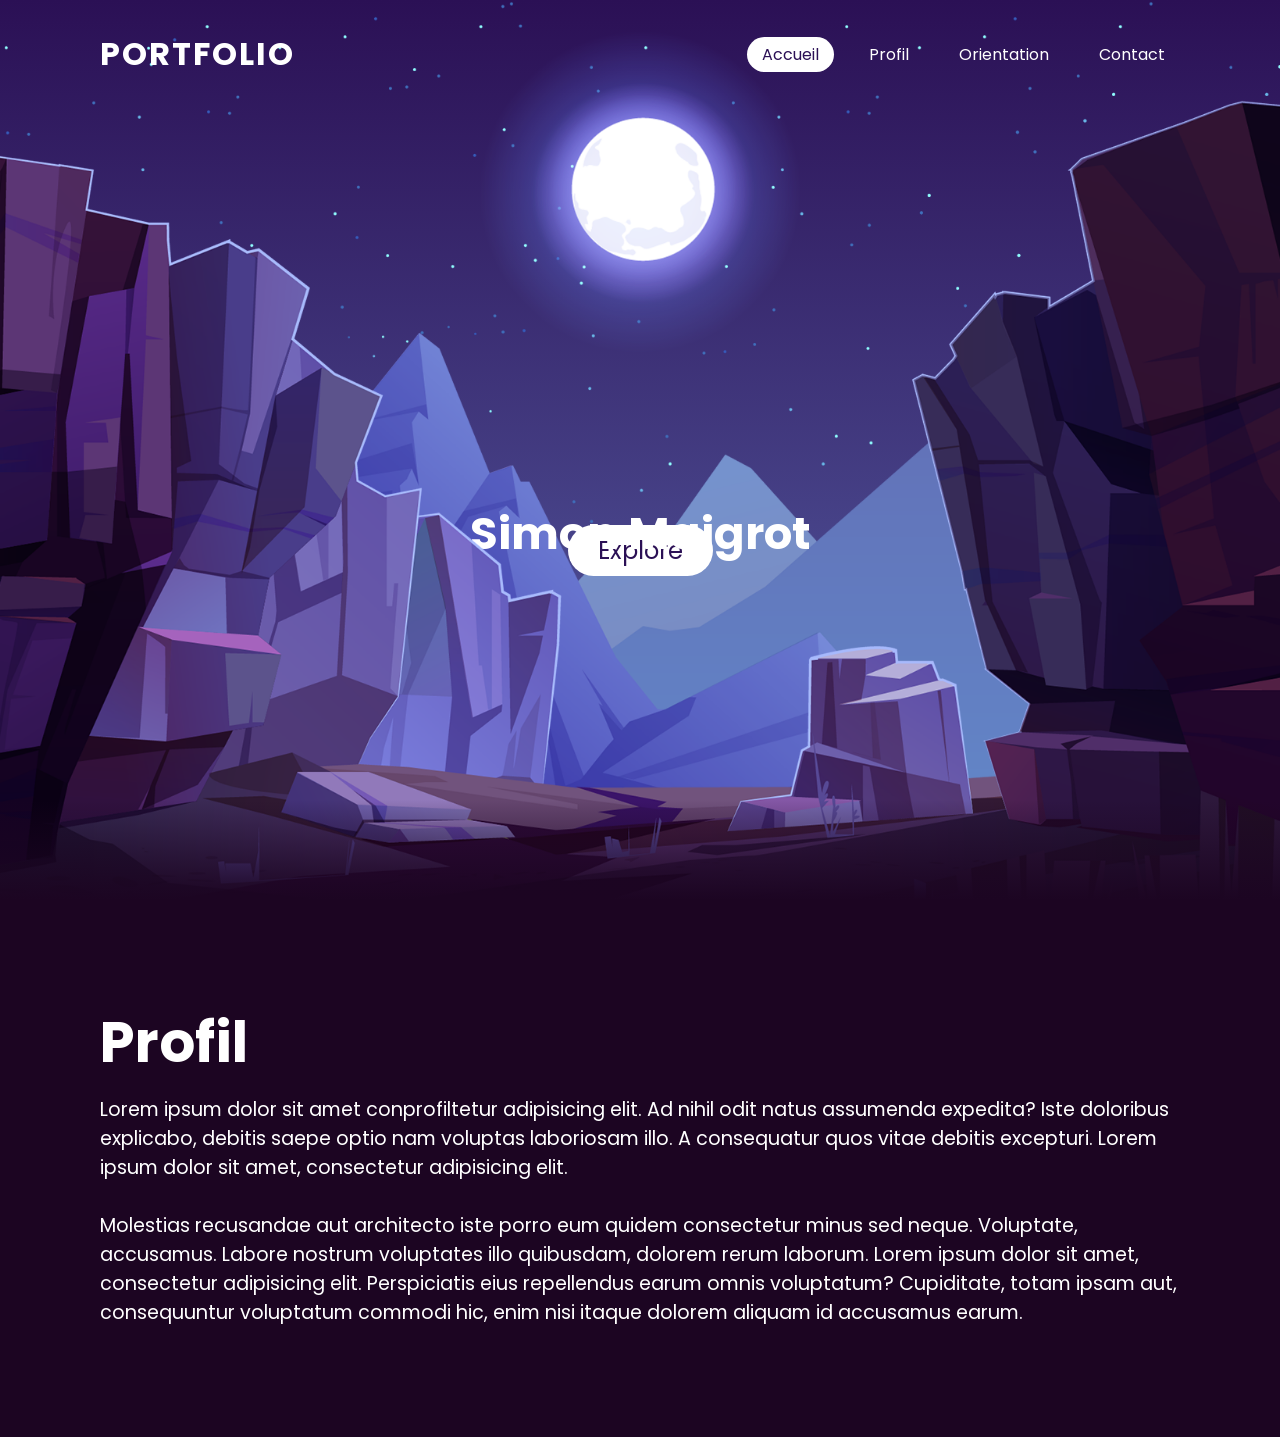
==== commit 94db8cd9: "Add files via upload" ====
--- a/index.html
+++ b/index.html
@@ -1,401 +1,58 @@
-<!DOCTYPE html>
-<html lang="fr">
-  <head>
-    <meta charset="UTF-8" />
-    <meta name="viewport" content="width=device-width, initial-scale=1.0" />
-    <meta http-equiv="X-UA-Compatible" content="ie=edge" />
-    <title>Dopefolio</title>
-    <meta name="description" content="Portfolio Template for Developer" />
-
-    <link rel="stylesheet" href="css/style.css" />
-
-    <link rel="preconnect" href="https://fonts.googleapis.com" />
-    <link rel="preconnect" href="https://fonts.gstatic.com" crossorigin />
-    <link
-      href="https://fonts.googleapis.com/css2?family=Source+Sans+Pro:wght@400;600;700;900&display=swap"
-      rel="stylesheet"
-    />
-  </head>
-  <body>
-    <header class="header">
-      <div class="header__content">
-        <div class="header__logo-container">
-          <div class="header__logo-img-cont">
-            <img
-              src="./assets/png/john-doe.png"
-              alt="Ram Maheshwari Logo Image"
-              class="header__logo-img"
-            />
-          </div>
-          <span class="header__logo-sub">Maigrot Simon</span>
-        </div>
-        <div class="header__main">
-          <ul class="header__links">
-            <li class="header__link-wrapper">
-              <a href="./index.html" class="header__link"> Accueil </a>
-            </li>
-            <li class="header__link-wrapper">
-              <a href="./index.html#about" class="header__link">Profil </a>
-            </li>
-            <li class="header__link-wrapper">
-              <a href="./index.html#projects" class="header__link">
-                Projets
-              </a>
-            </li>
-            <li class="header__link-wrapper">
-              <a href="./index.html#contact" class="header__link"> Contact </a>
-            </li>
-          </ul>
-          <div class="header__main-ham-menu-cont">
-            <img
-              src="./assets/svg/ham-menu.svg"
-              alt="hamburger menu"
-              class="header__main-ham-menu"
-            />
-            <img
-              src="./assets/svg/ham-menu-close.svg"
-              alt="hamburger menu close"
-              class="header__main-ham-menu-close d-none"
-            />
-          </div>
-        </div>
-      </div>
-      <div class="header__sm-menu">
-        <div class="header__sm-menu-content">
-          <ul class="header__sm-menu-links">
-            <li class="header__sm-menu-link">
-              <a href="./index.html"> Accueil </a>
-            </li>
-
-            <li class="header__sm-menu-link">
-              <a href="./index.html#about"> Profil </a>
-            </li>
-
-            <li class="header__sm-menu-link">
-              <a href="./index.html#projects"> Projets </a>
-            </li>
-
-            <li class="header__sm-menu-link">
-              <a href="./index.html#contact"> Contact </a>
-            </li>
-          </ul>
-        </div>
-      </div>
-    </header>
-    <section class="home-hero">
-      <div class="home-hero__content">
-        <h1 class="heading-primary">Bonjour, je m'apelle Simon Maigrot</h1>
-        <div class="home-hero__info">
-          <p class="text-primary">
-            Lorem ipsum dolor sit amet consectetur adipisicing elit. Hic facilis
-            tempora explicabo quae quod deserunt eius sapiente solutions for
-            complex problems
-          </p>
-        </div>
-        <div class="home-hero__cta">
-          <a href="./#projects" class="btn btn--bg">Projets</a>
-        </div>
-      </div>
-      <div class="home-hero__socials">
-        <div class="home-hero__social">
-          <a href="#" class="home-hero__social-icon-link">
-            <img
-              src="./assets/png/linkedin-ico.png"
-              alt="icon"
-              class="home-hero__social-icon"
-            />
-          </a>
-        </div>
-        <div class="home-hero__social">
-          <a href="#" class="home-hero__social-icon-link">
-            <img
-              src="./assets/png/github-ico.png"
-              alt="icon"
-              class="home-hero__social-icon"
-            />
-          </a>
-        </div>
-        <div class="home-hero__social">
-          <a href="#" class="home-hero__social-icon-link">
-            <img
-              src="./assets/png/twitter-ico.png"
-              alt="icon"
-              class="home-hero__social-icon"
-            />
-          </a>
-        </div>
-        <div class="home-hero__social">
-          <a href="#" class="home-hero__social-icon-link">
-            <img
-              src="./assets/png/yt-ico.png"
-              alt="icon"
-              class="home-hero__social-icon"
-            />
-          </a>
-        </div>
-        <div class="home-hero__social">
-          <a
-            href="#"
-            class="home-hero__social-icon-link home-hero__social-icon-link--bd-none"
-          >
-            <img
-              src="./assets/png/insta-ico.png"
-              alt="icon"
-              class="home-hero__social-icon"
-            />
-          </a>
-        </div>
-      </div>
-      <div class="home-hero__mouse-scroll-cont">
-        <div class="mouse"></div>
-      </div>
-    </section>
-    <section id="about" class="about sec-pad">
-      <div class="main-container">
-        <h2 class="heading heading-sec heading-sec__mb-med">
-          <span class="heading-sec__main">Profil</span>
-          <span class="heading-sec__sub">
-            Lorem ipsum dolor sit amet consectetur adipisicing elit. Hic facilis
-            tempora explicabo quae quod deserunt eius sapiente
-          </span>
-        </h2>
-        <div class="about__content">
-          <div class="about__content-main">
-            <h3 class="about__content-title">A propos</h3>
-            <div class="about__content-details">
-              <p class="about__content-details-para">
-                Salut, je suis
-                <strong>Simon Maigrot</strong>
-                et je suis un<strong> étudiant </strong> situé à
-                Sanguinet. J'ai réalisé
-                plusieurs<strong> projets </strong>pour la spécialité <strong>NSI</strong>, étudiée en terminale au lycée Saint-Exupéry à Parentis-en-Born;
-                ainsi que pour moi afin de <strong>m'améliorer </strong>
-                en programmation.
-              </p>
-              <p class="about__content-details-para">
-                Au cours des ces derniers temps, j'ai pris inspiration sur différents sites déja existants afin d'améliorer mon niveau en css notamment. N'hésitez pas à me
-                <strong>contacter</strong> juste ici.
-              </p>
-            </div>
-            <a href="./#contact" class="btn btn--med btn--theme dynamicBgClr"
-              >Contact</a
-            >
-          </div>
-          <div class="about__content-skills">
-            <h3 class="about__content-title">Langages</h3>
-            <div class="skills">
-              <div class="skills__skill">HTML</div>
-              <div class="skills__skill">CSS</div>
-              <div class="skills__skill">PYTHON</div>
-              <div class="skills__skill">C</div>
-              <div class="skills__skill">JAVA</div>
-            </div>
-          </div>
-        </div>
-      </div>
-    </section>
-    <section id="projects" class="projects sec-pad">
-      <div class="main-container">
-        <h2 class="heading heading-sec heading-sec__mb-bg">
-          <span class="heading-sec__main">Projets</span>
-          <span class="heading-sec__sub">
-            Lorem ipsum dolor sit amet consectetur adipisicing elit. Hic facilis
-            tempora explicabo quae quod deserunt eius sapiente
-          </span>
-        </h2>
-
-        <div class="projects__content">
-          <div class="projects__row">
-            <div class="projects__row-img-cont">
-              <img
-                src="./assets/jpeg/project-mockup-example.jpeg"
-                alt="Software Screenshot"
-                class="projects__row-img"
-                loading="lazy"
-              />
-            </div>
-            <div class="projects__row-content">
-              <h3 class="projects__row-content-title">Projet 1</h3>
-              <p class="projects__row-content-desc">
-                Lorem ipsum dolor sit amet consectetur adipisicing elit. Hic
-                facilis tempora, explicabo quae quod deserunt eius sapiente
-                praesentium.
-              </p>
-              <a
-                href="./project-1.html"
-                class="btn btn--med btn--theme dynamicBgClr"
-                target="_blank"
-                >Cas étudié</a
-              >
-            </div>
-          </div>
-          <div class="projects__row">
-            <div class="projects__row-img-cont">
-              <img
-                src="./assets/jpeg/project-mockup-example.jpeg"
-                alt="Software Screenshot"
-                class="projects__row-img"
-                loading="lazy"
-              />
-            </div>
-            <div class="projects__row-content">
-              <h3 class="projects__row-content-title">Projet 2</h3>
-              <p class="projects__row-content-desc">
-                Lorem ipsum dolor sit amet consectetur adipisicing elit. Hic
-                facilis tempora, explicabo quae quod deserunt eius sapiente
-                praesentium.
-              </p>
-              <a
-                href="./project-2.html"
-                class="btn btn--med btn--theme dynamicBgClr"
-                target="_blank"
-                >Case Study</a
-              >
-            </div>
-          </div>
-          <div class="projects__row">
-            <div class="projects__row-img-cont">
-              <img
-                src="./assets/jpeg/project-mockup-example.jpeg"
-                alt="Software Screenshot"
-                class="projects__row-img"
-                loading="lazy"
-              />
-            </div>
-            <div class="projects__row-content">
-              <h3 class="projects__row-content-title">Projet 3</h3>
-              <p class="projects__row-content-desc">
-                Lorem ipsum dolor sit amet consectetur adipisicing elit. Hic
-                facilis tempora, explicabo quae quod deserunt eius sapiente
-                praesentium.
-              </p>
-              <a
-                href="./project-3.html"
-                class="btn btn--med btn--theme dynamicBgClr"
-                target="_blank"
-                >Case Study</a
-              >
-            </div>
-          </div>
-        </div>
-      </div>
-    </section>
-    <section id="contact" class="contact sec-pad dynamicBg">
-      <div class="main-container">
-        <h2 class="heading heading-sec heading-sec__mb-med">
-          <span class="heading-sec__main heading-sec__main--lt">Contact</span>
-          <span class="heading-sec__sub heading-sec__sub--lt">
-            Lorem ipsum dolor sit amet consectetur adipisicing elit. Hic facilis
-            tempora explicabo quae quod deserunt eius sapiente
-          </span>
-        </h2>
-        <div class="contact__form-container">
-          <form action="#" class="contact__form">
-            <div class="contact__form-field">
-              <label class="contact__form-label" for="name">Nom</label>
-              <input
-                required
-                placeholder="Entrer votre nom"
-                type="text"
-                class="contact__form-input"
-                name="name"
-                id="name"
-              />
-            </div>
-            <div class="contact__form-field">
-              <label class="contact__form-label" for="email">Email</label>
-              <input
-                required
-                placeholder="Entrer votre adresse e-mail"
-                type="text"
-                class="contact__form-input"
-                name="email"
-                id="email"
-              />
-            </div>
-            <div class="contact__form-field">
-              <label class="contact__form-label" for="message">Message</label>
-              <textarea
-                required
-                cols="30"
-                rows="10"
-                class="contact__form-input"
-                placeholder="Entrer votre message"
-                name="message"
-                id="message"
-              ></textarea>
-            </div>
-            <button type="submit" class="btn btn--theme contact__btn">
-              Envoyer
-            </button>
-          </form>
-        </div>
-      </div>
-    </section>
-    <footer class="main-footer">
-      <div class="main-container">
-        <div class="main-footer__upper">
-          <div class="main-footer__row main-footer__row-1">
-            <h2 class="heading heading-sm main-footer__heading-sm">
-              <span>Social</span>
-            </h2>
-            <div class="main-footer__social-cont">
-              <a target="_blank" rel="noreferrer" href="#">
-                <img
-                  class="main-footer__icon"
-                  src="./assets/png/linkedin-ico.png"
-                  alt="icon"
-                />
-              </a>
-              <a target="_blank" rel="noreferrer" href="#">
-                <img
-                  class="main-footer__icon"
-                  src="./assets/png/github-ico.png"
-                  alt="icon"
-                />
-              </a>
-              <a target="_blank" rel="noreferrer" href="#">
-                <img
-                  class="main-footer__icon"
-                  src="./assets/png/twitter-ico.png"
-                  alt="icon"
-                />
-              </a>
-              <a target="_blank" rel="noreferrer" href="#">
-                <img
-                  class="main-footer__icon"
-                  src="./assets/png/yt-ico.png"
-                  alt="icon"
-                />
-              </a>
-              <a target="_blank" rel="noreferrer" href="#">
-                <img
-                  class="main-footer__icon main-footer__icon--mr-none"
-                  src="./assets/png/insta-ico.png"
-                  alt="icon"
-                />
-              </a>
-            </div>
-          </div>
-          <div class="main-footer__row main-footer__row-2">
-            <h4 class="heading heading-sm text-lt">John Doe</h4>
-            <p class="main-footer__short-desc">
-              Lorem ipsum dolor sit amet consectetur adipisicing elit facilis
-              tempora explicabo quae quod deserunt
-            </p>
-          </div>
-        </div>
-
-        <!-- If you give me some credit or shoutout here by linking to my website, then it will be a big thing for me and will help me a lot :) -->
-        <div class="main-footer__lower">
-          &copy; Copyright 2021. Made by
-          <a rel="noreferrer" target="_blank" href="https://rammaheshwari.com"
-            >Ram Maheshwari</a
-          >
-        </div>
-      </div>
-    </footer>
-
-    <script src="./index.js"></script>
-  </body>
-</html>
+<!DOCTYPE html>
+<html lang="fr">
+<head>
+    <meta charset="UTF-8">
+    <meta http-equiv="X-UA-Compatible" content="IE=edge">
+    <meta name="viewport" content="width=device-width, initial-scale=1.0">
+    <link rel="stylesheet" href="style.css">
+    <title>Portfolio</title>
+</head>
+<body>
+    <header>
+        <a href="#" class="logo">Portfolio</a>
+        <ul>
+            <li><a href="#" class="active">Accueil</a></li>
+            <li><a href="#profil">Profil</a></li>
+            <li><a href="#">Orientation</a></li>
+            <li><a href="#">Contact</a></li>
+        </ul>
+    </header>
+    <section>
+        <img src="assets/stars.png" id="stars">
+        <img src="assets/moon.png" id="moon">
+        <img src="assets/mountains_behind.png" id="mountains_behind">
+        <h2 id="text">Simon Maigrot</h2>
+        <a href="#profil" id="btn">Explore</a>
+        <img src="assets/mountains_front.png" id="mountains_front">
+    </section>
+    <div class="profil" id="profil">
+        <h2>Profil</h2>
+        <p>Lorem ipsum dolor sit amet conprofiltetur adipisicing elit. Ad nihil odit natus assumenda expedita? Iste doloribus
+            explicabo, debitis saepe optio nam voluptas laboriosam illo. A consequatur quos vitae debitis excepturi. Lorem 
+            ipsum dolor sit amet, consectetur adipisicing elit.<br><br> Molestias recusandae aut architecto 
+            iste porro eum quidem consectetur minus sed neque. Voluptate, accusamus. Labore nostrum voluptates illo quibusdam, 
+            dolorem rerum laborum. Lorem ipsum dolor sit amet, consectetur adipisicing elit. Perspiciatis eius repellendus earum omnis voluptatum? Cupiditate,
+            totam ipsam aut, consequuntur voluptatum commodi hic, enim nisi itaque dolorem aliquam id accusamus earum.</p>
+    </div>
+    <script>
+        let stars = document.getElementById('stars');
+        let moon = document.getElementById('moon');
+        let mountains_behind = document.getElementById('mountains_behind');
+        let text = document.getElementById('text');
+        let btn = document.getElementById('btn');
+        let mountains_front = document.getElementById('mountains_front');
+        let header = document.querySelector('header');
+
+        window.addEventListener('scroll', function() {
+            let value = window.scrollY;
+            stars.style.left = value  * 0.25 + 'px';
+            moon.style.top = value  * 1.05 + 'px';
+            mountains_behind.style.top = value  * 0.5 + 'px';
+            mountains_front.style.top = value  * 0 + 'px';
+            btn.style.marginTop = value * 1.5 + 'px';
+            header.style.top = value * 0.5 + 'px';
+            text.style.marginTop = value * 1.05 + 'px';
+        })
+    </script>
+</body>
+</html>
--- a/style.css
+++ b/style.css
@@ -0,0 +1,137 @@
+@import url('https://fonts.googleapis.com/css?family=Poppins:300,400,500,600,700,800,900&display=swap');
+
+* {
+    margin: 0;
+    padding: 0;
+    box-sizing: border-box;
+    font-family: 'Poppins', sans-serif;
+    scroll-behavior: smooth;
+}
+
+body {
+    min-height: 100vh;
+    overflow-x: hidden;
+    background: linear-gradient(#2b1055, #7597de)
+}
+
+header {
+    position: absolute;
+    top: 0;
+    left: 0;
+    width: 100%;
+    padding: 30px 100px;
+    display: flex;
+    justify-content: space-between;
+    align-items: center;
+    z-index: 10000;
+}
+
+header .logo {
+    color: #fff;
+    font-weight: 700;
+    text-decoration: none;
+    font-size: 2em;
+    text-transform: uppercase;
+    letter-spacing: 2px;
+}
+
+header ul {
+    display: flex;
+    justify-content: center;
+    align-items: center;
+}
+
+header ul li {
+    list-style: none;
+    margin-left: 20px;
+}
+
+header ul li a {
+    transition: 300ms;
+    text-decoration: none;
+    padding: 6px 15px;
+    color: #fff;
+    border-radius: 20px;
+}
+
+header ul li a:hover, header ul li a.active {
+    background: #fff;
+    color: #2b1055
+}
+
+section {
+    position: relative;
+    width: 100%;
+    height: 100vh;
+    padding: 100px;
+    display: flex;
+    justify-content: center;
+    align-items: center;
+    overflow: hidden;
+}
+
+section::before {
+    content: '';
+    position: absolute;
+    bottom: 0;
+    width: 100%;
+    height: 100px;
+    background: linear-gradient(to top, #1c0522, transparent);
+    z-index: 1000;
+}
+
+section img {
+    position: absolute;
+    top: 0;
+    left: 0;
+    width: 100%;
+    height: 100%;
+    object-fit: cover;
+    pointer-events: none;
+}
+
+section img#moon {
+    mix-blend-mode: screen;
+}
+
+section img#mountains_front {
+    z-index: 10;
+}
+
+#text {
+    position: absolute;
+    color: #fff;
+    white-space: nowrap;
+    font-size: 3.5vw;
+    top: 500px;
+    z-index: 9;
+}
+
+#btn {
+    text-decoration: none;
+    display: inline-block;
+    padding: 8px 30px;
+    border-radius: 40px;
+    background: #fff;
+    color: #2b1055;
+    font-size: 1.5em;
+    transform: translateY(100px);
+}
+
+.profil {
+    position: relative;
+    padding: 100px;
+    background: #1c0522;
+}
+
+.profil h2 {
+    font-size: 3.5em;
+    margin-bottom: 10px;
+    color: #fff
+}
+
+.profil p {
+    font-size: 1.2em;
+    margin-bottom: 10px;
+    color: #fff
+}
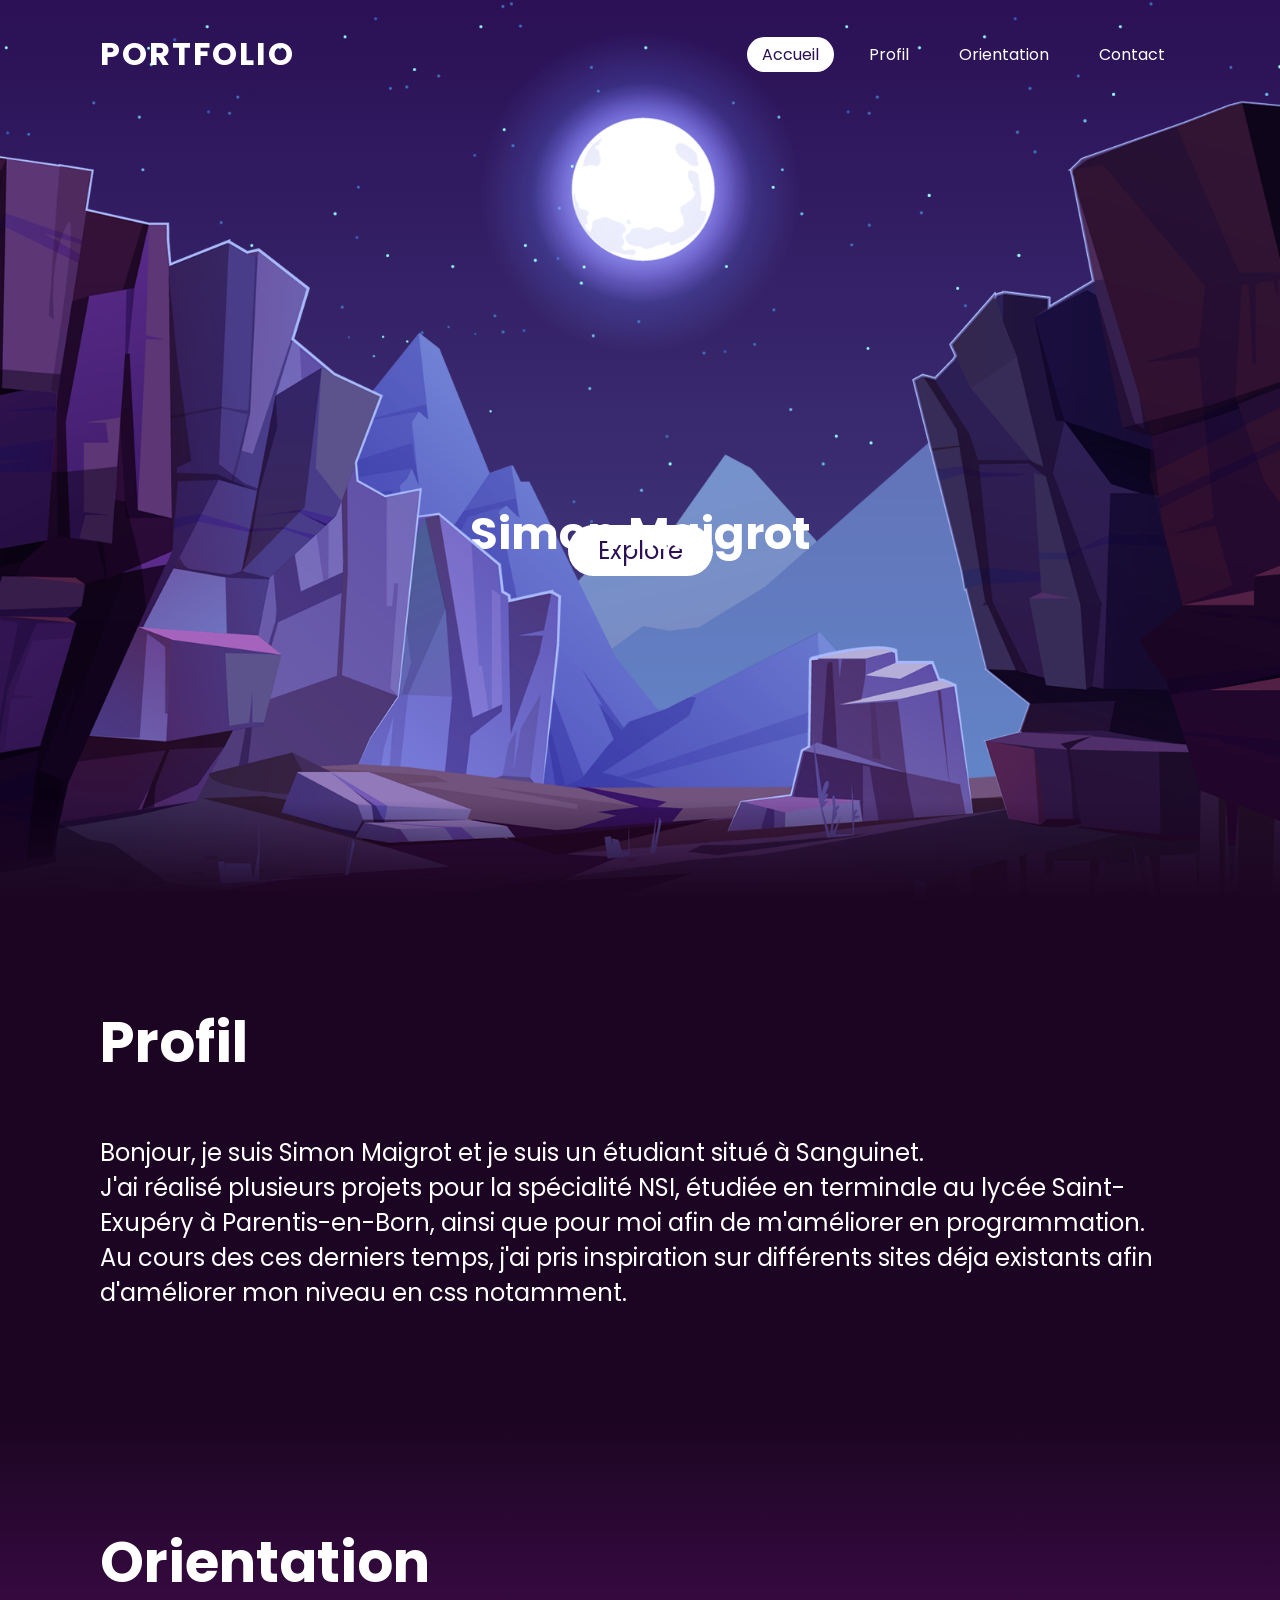
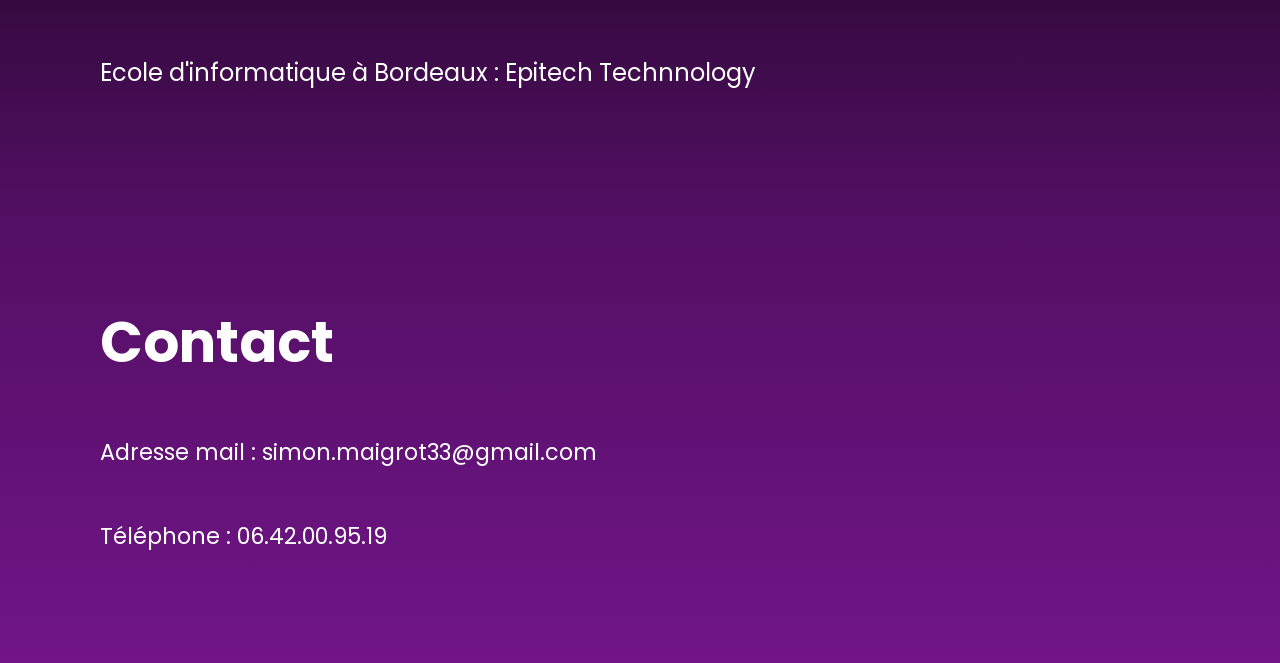
==== commit 8446280f: "Add files via upload" ====
--- a/index.html
+++ b/index.html
@@ -13,8 +13,8 @@
         <ul>
             <li><a href="#" class="active">Accueil</a></li>
             <li><a href="#profil">Profil</a></li>
-            <li><a href="#">Orientation</a></li>
-            <li><a href="#">Contact</a></li>
+            <li><a href="#orientation">Orientation</a></li>
+            <li><a href="#contact">Contact</a></li>
         </ul>
     </header>
     <section>
@@ -27,12 +27,19 @@
     </section>
     <div class="profil" id="profil">
         <h2>Profil</h2>
-        <p>Lorem ipsum dolor sit amet conprofiltetur adipisicing elit. Ad nihil odit natus assumenda expedita? Iste doloribus
-            explicabo, debitis saepe optio nam voluptas laboriosam illo. A consequatur quos vitae debitis excepturi. Lorem 
-            ipsum dolor sit amet, consectetur adipisicing elit.<br><br> Molestias recusandae aut architecto 
-            iste porro eum quidem consectetur minus sed neque. Voluptate, accusamus. Labore nostrum voluptates illo quibusdam, 
-            dolorem rerum laborum. Lorem ipsum dolor sit amet, consectetur adipisicing elit. Perspiciatis eius repellendus earum omnis voluptatum? Cupiditate,
-            totam ipsam aut, consequuntur voluptatum commodi hic, enim nisi itaque dolorem aliquam id accusamus earum.</p>
+        <p>Bonjour, je suis Simon Maigrot et je suis un étudiant situé à Sanguinet.<br> J'ai réalisé plusieurs projets pour la spécialité NSI, étudiée en terminale au lycée Saint-Exupéry à Parentis-en-Born, 
+            ainsi que pour moi afin de m'améliorer en programmation.
+            Au cours des ces derniers temps, j'ai pris inspiration sur différents 
+            sites déja existants afin d'améliorer mon niveau en css notamment.</p>
+    </div>
+    <div class="orientation" id="orientation">
+        <h2>Orientation</h2>
+        <p>Ecole d'informatique à Bordeaux : Epitech Technnology</p>
+    </div>
+    <div class="contact" id="contact">
+        <h2>Contact</h2>
+        <p>Adresse mail : simon.maigrot33@gmail.com</p>
+        <p>Téléphone : 06.42.00.95.19</p>
     </div>
     <script>
         let stars = document.getElementById('stars');
--- a/style.css
+++ b/style.css
@@ -131,7 +131,47 @@
 }
 
 .profil p {
-    font-size: 1.2em;
+    margin-top: 50px;
+    font-size: 1.5em;
+    margin-bottom: 10px;
+    color: #fff
+}
+
+.orientation {
+    position: relative;
+    padding: 100px;
+    background: linear-gradient(#1c0522, #510f61);
+}
+
+.orientation h2 {
+    font-size: 3.5em;
+    margin-bottom: 10px;
+    color: #fff
+}
+
+.orientation p {
+    margin-top: 50px;
+    font-size: 1.5em;
+    margin-bottom: 10px;
+    color: #fff
+}
+
+.contact {
+    position: relative;
+    padding: 100px;
+    background: linear-gradient(#510f61, #711588);
+}
+
+.contact h2 {
+    font-size: 3.5em;
+    margin-bottom: 10px;
+    color: #fff
+}
+
+
+.contact p {
+    margin-top: 50px;
+    font-size: 1.4em;
     margin-bottom: 10px;
     color: #fff
 }
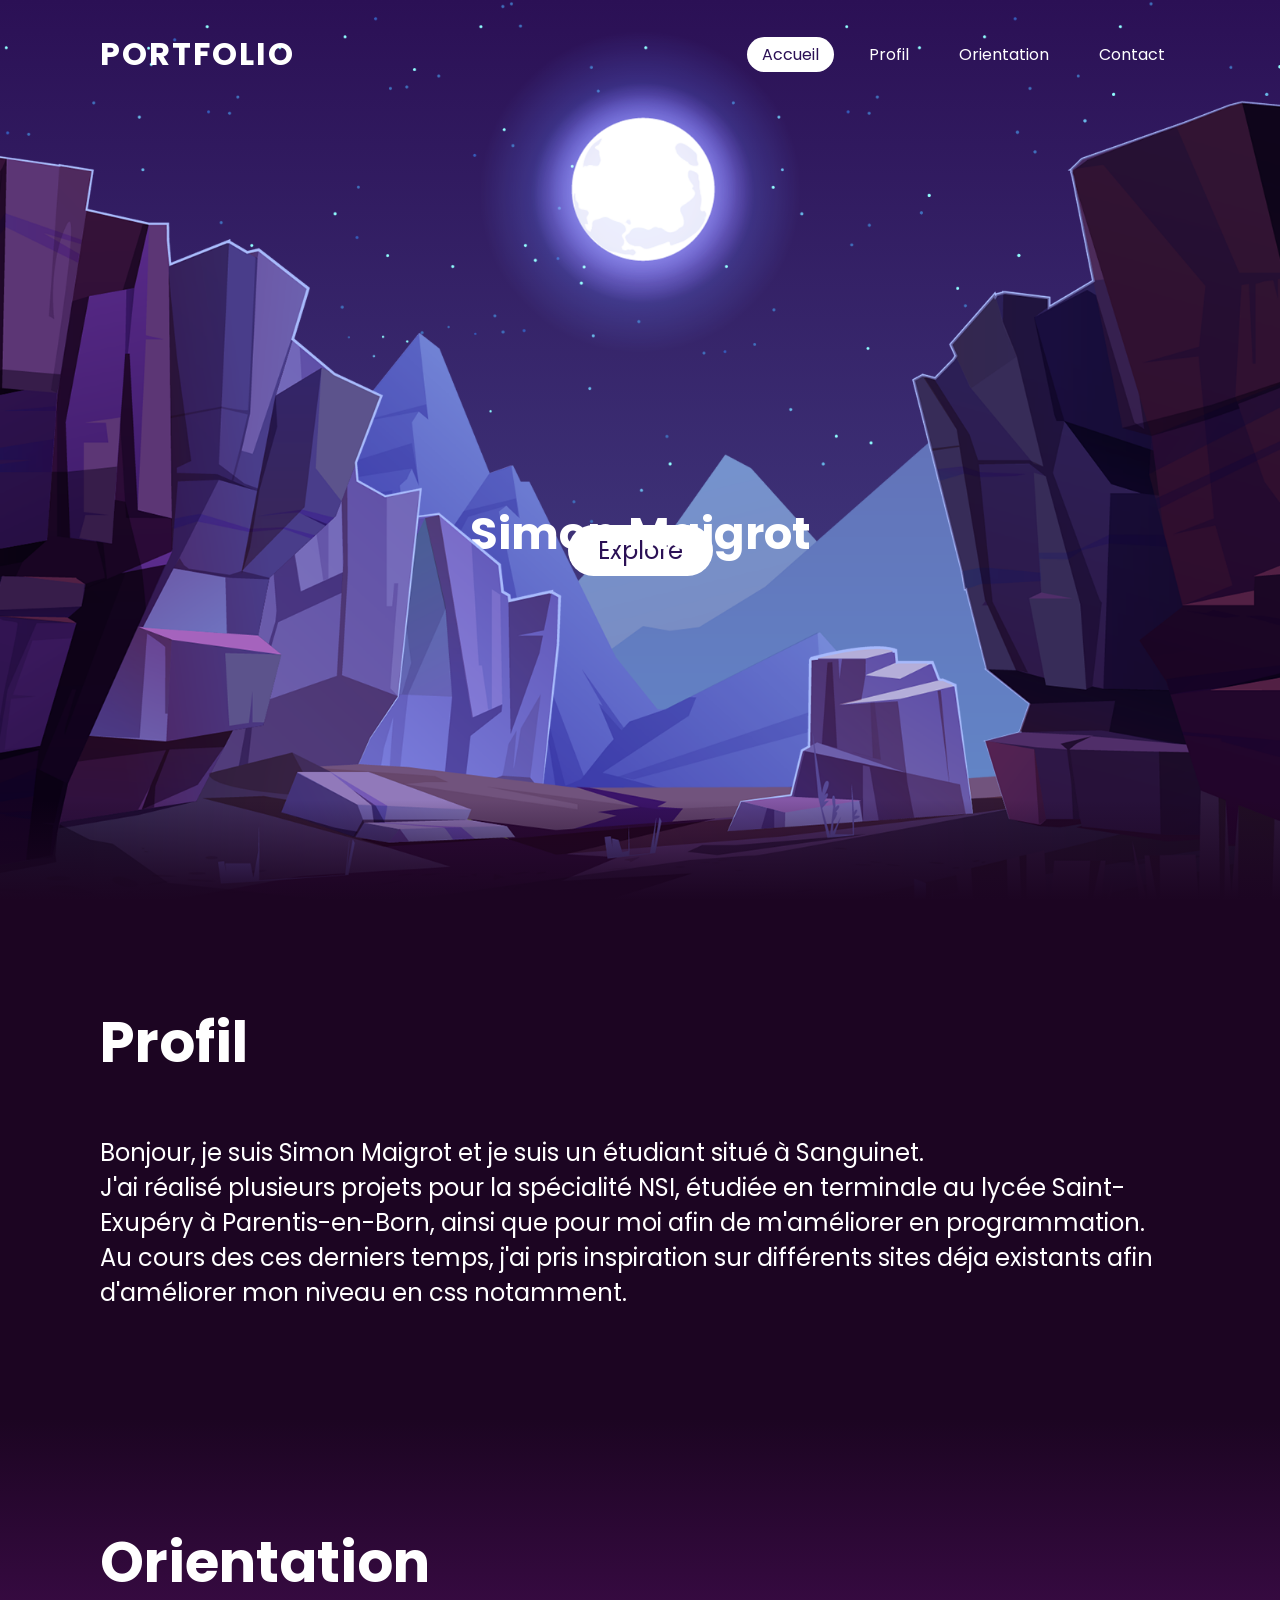
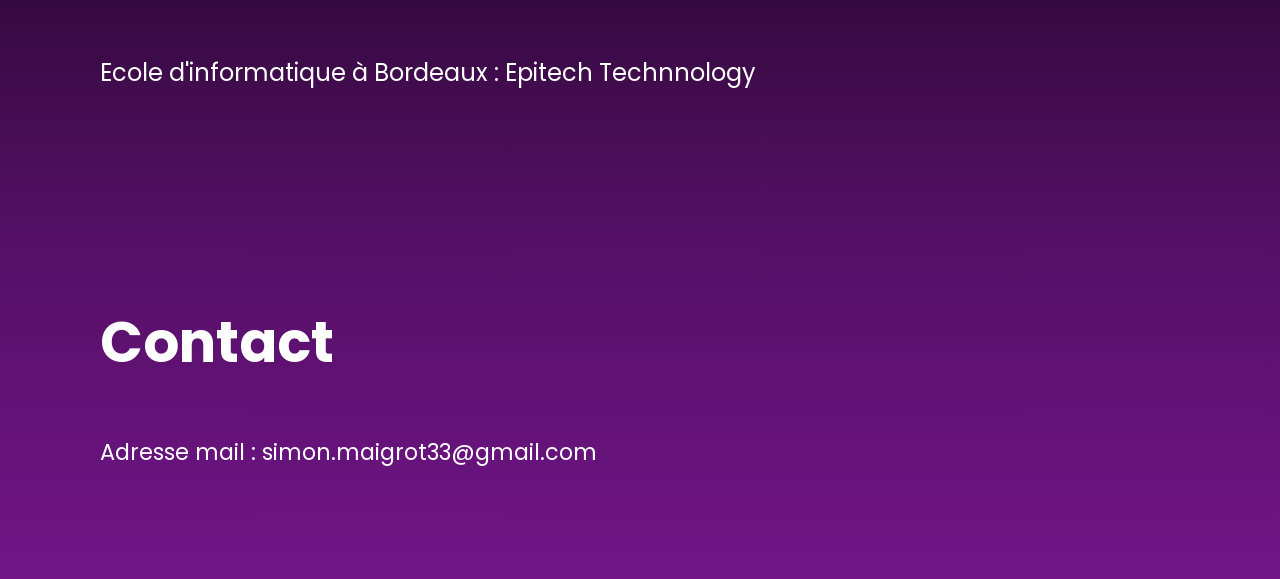
==== commit 52dc6318: "Update index.html" ====
--- a/index.html
+++ b/index.html
@@ -39,7 +39,6 @@
     <div class="contact" id="contact">
         <h2>Contact</h2>
         <p>Adresse mail : simon.maigrot33@gmail.com</p>
-        <p>Téléphone : 06.42.00.95.19</p>
     </div>
     <script>
         let stars = document.getElementById('stars');
@@ -62,4 +61,4 @@
         })
     </script>
 </body>
-</html>+</html>
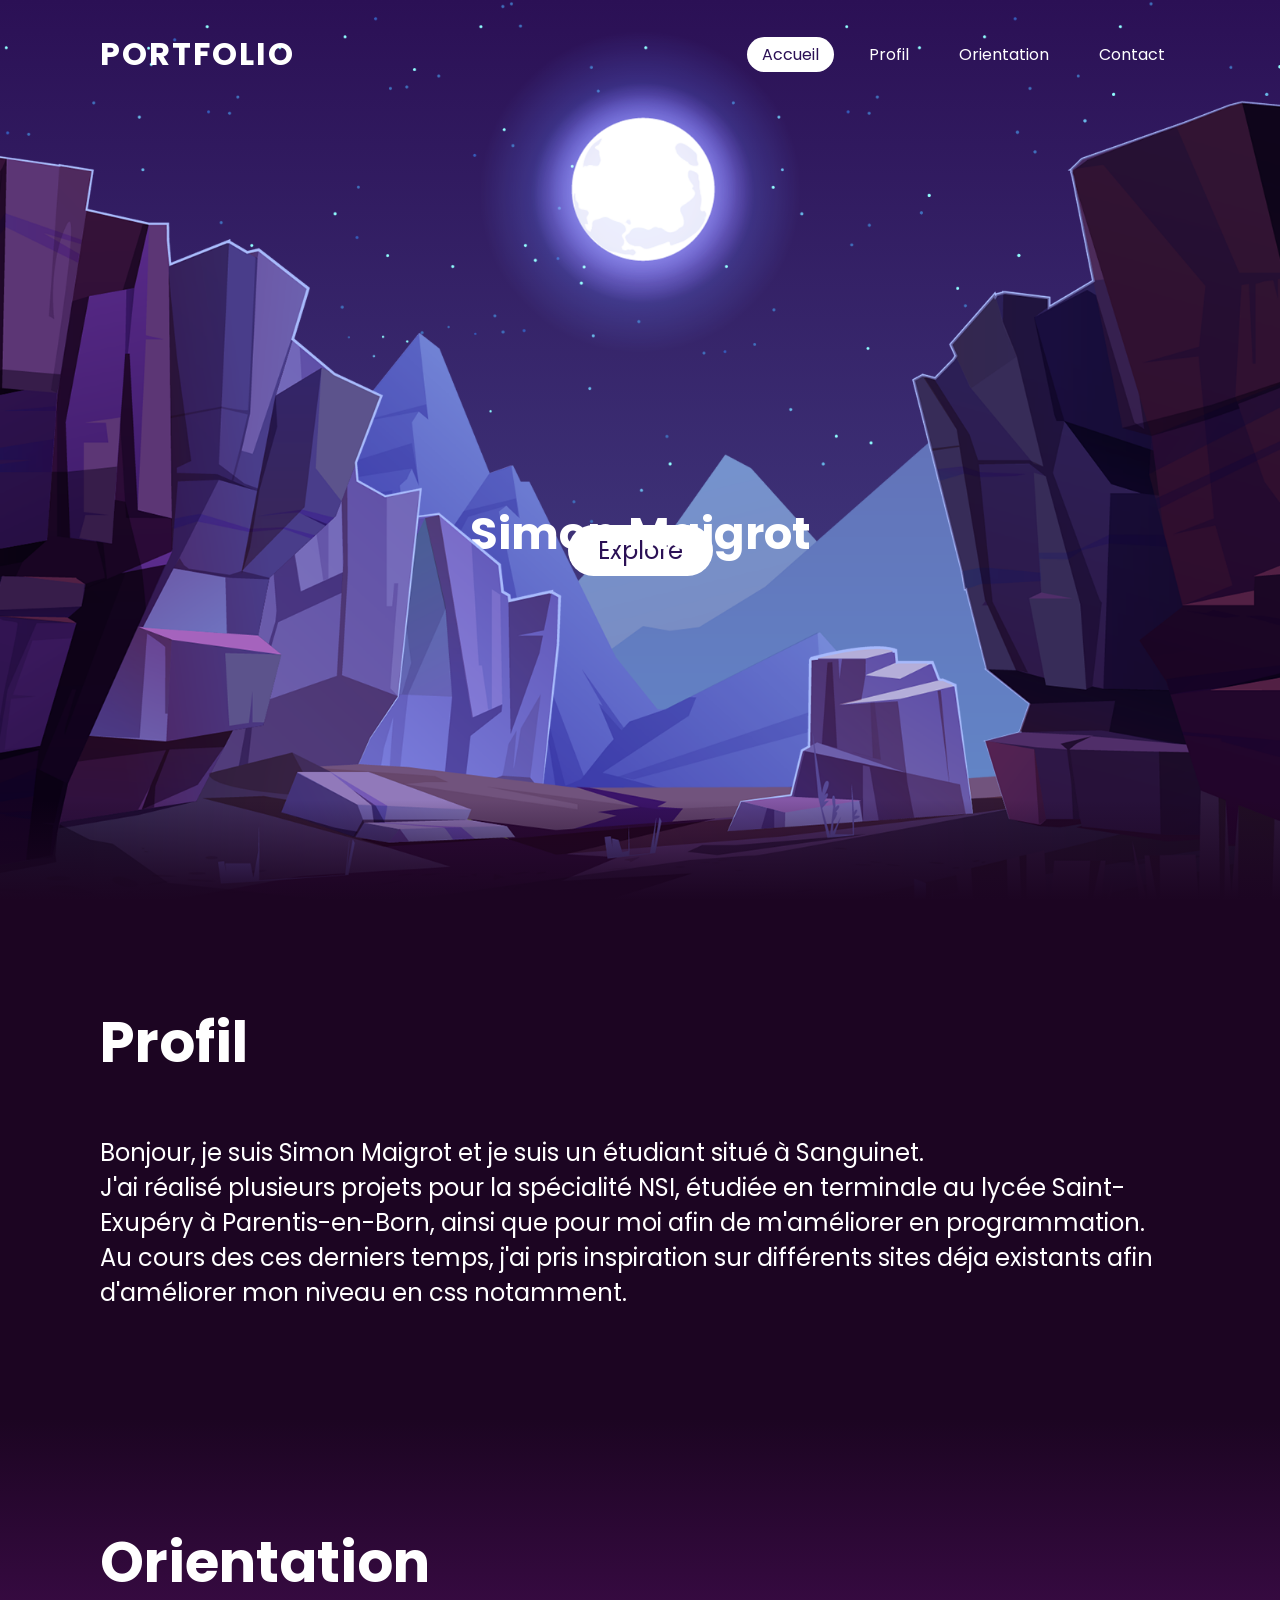
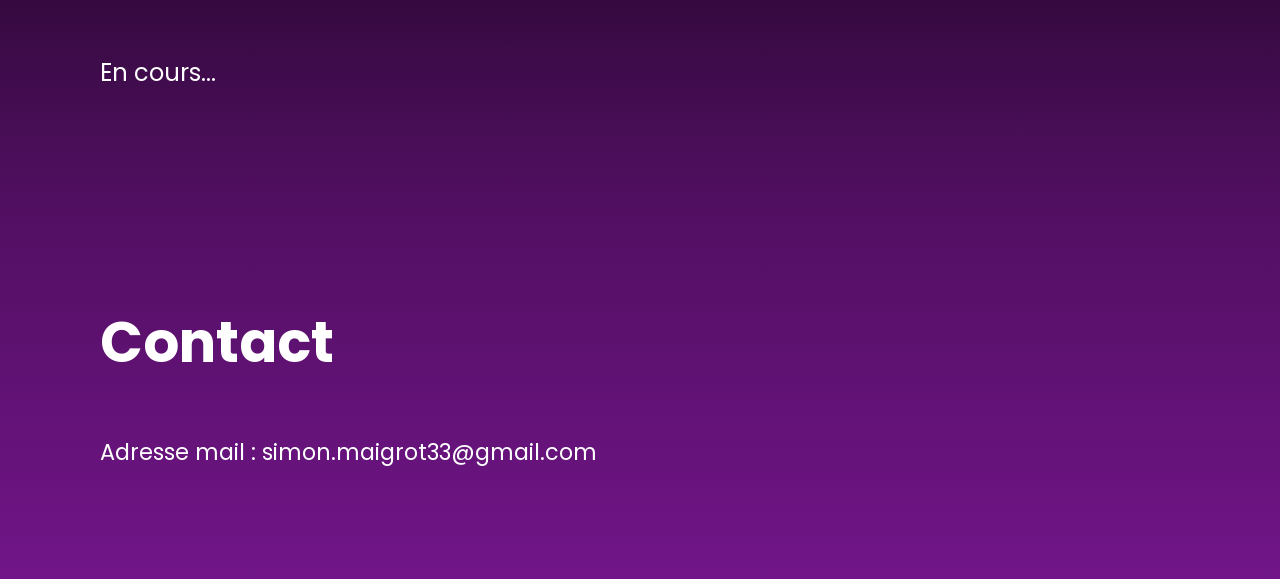
==== commit 710d6b60: "Update index.html" ====
--- a/index.html
+++ b/index.html
@@ -34,7 +34,7 @@
     </div>
     <div class="orientation" id="orientation">
         <h2>Orientation</h2>
-        <p>Ecole d'informatique à Bordeaux : Epitech Technnology</p>
+        <p>En cours...</p>
     </div>
     <div class="contact" id="contact">
         <h2>Contact</h2>
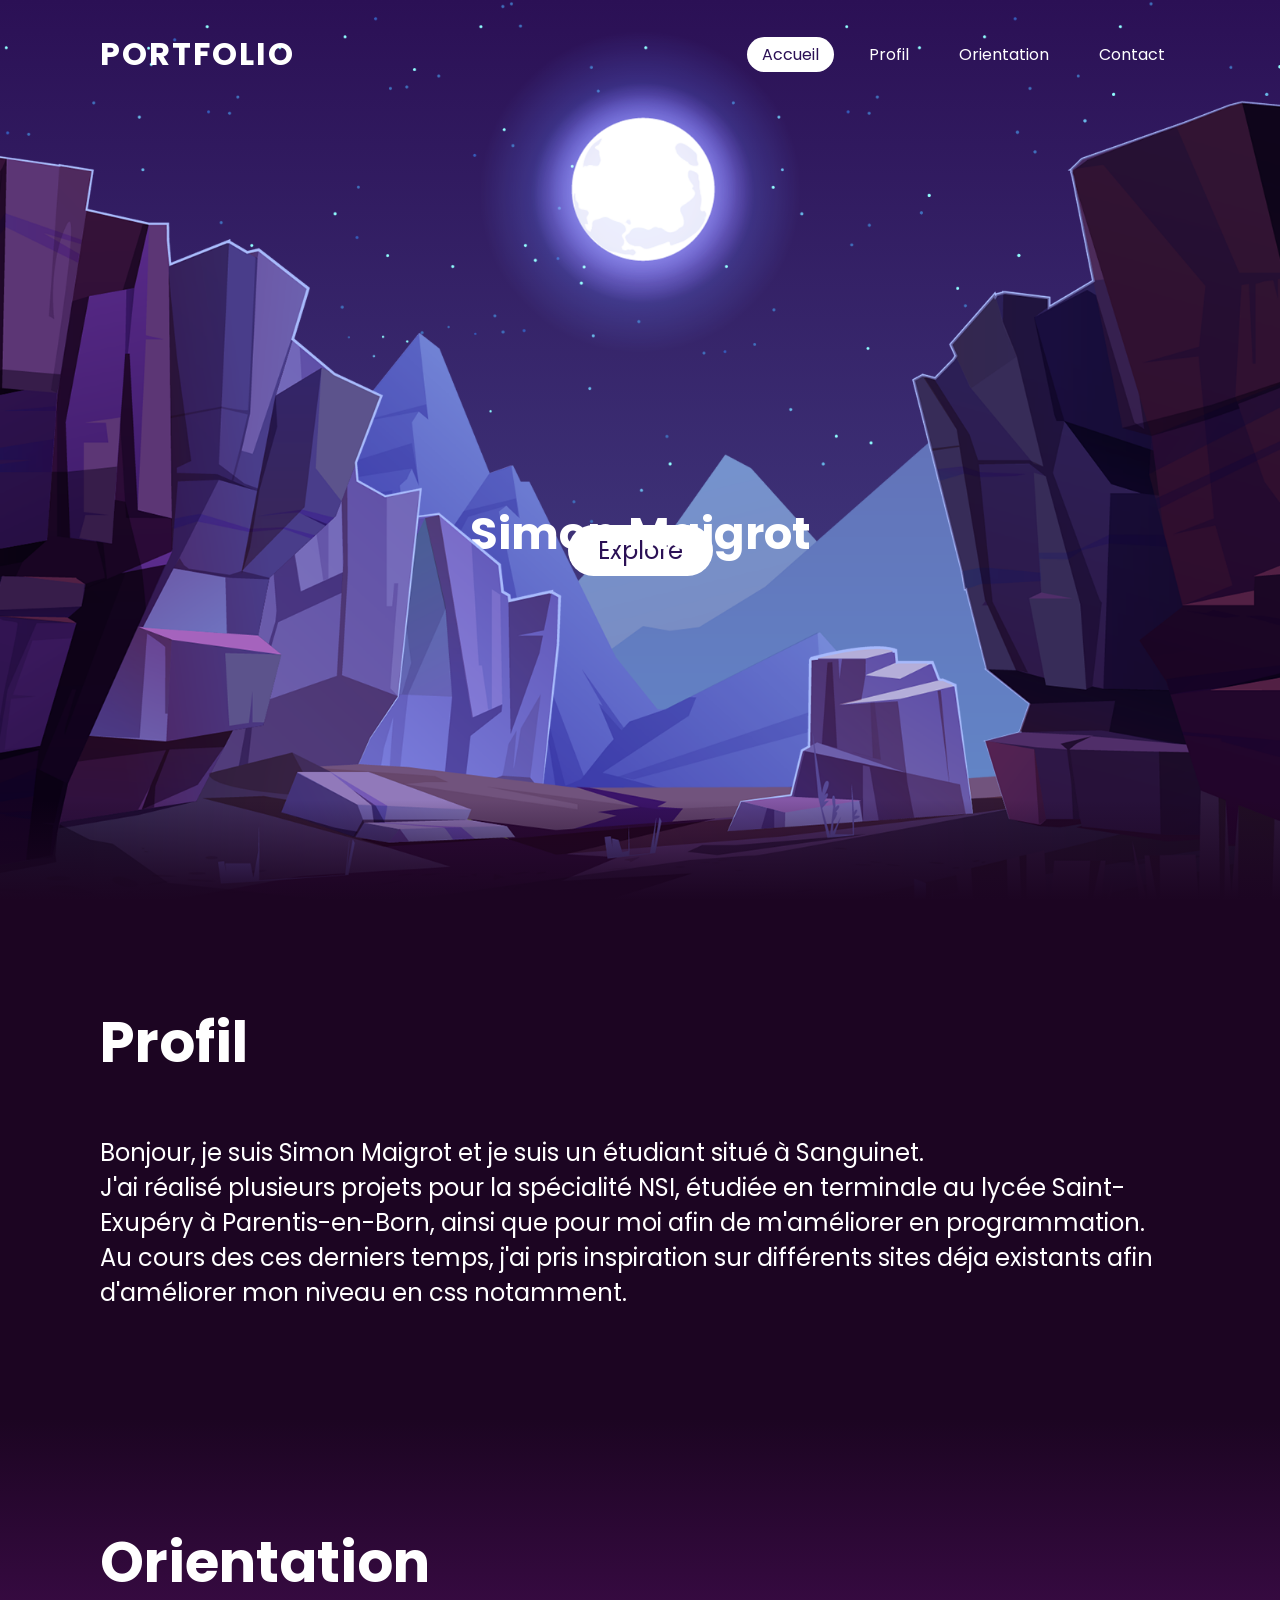
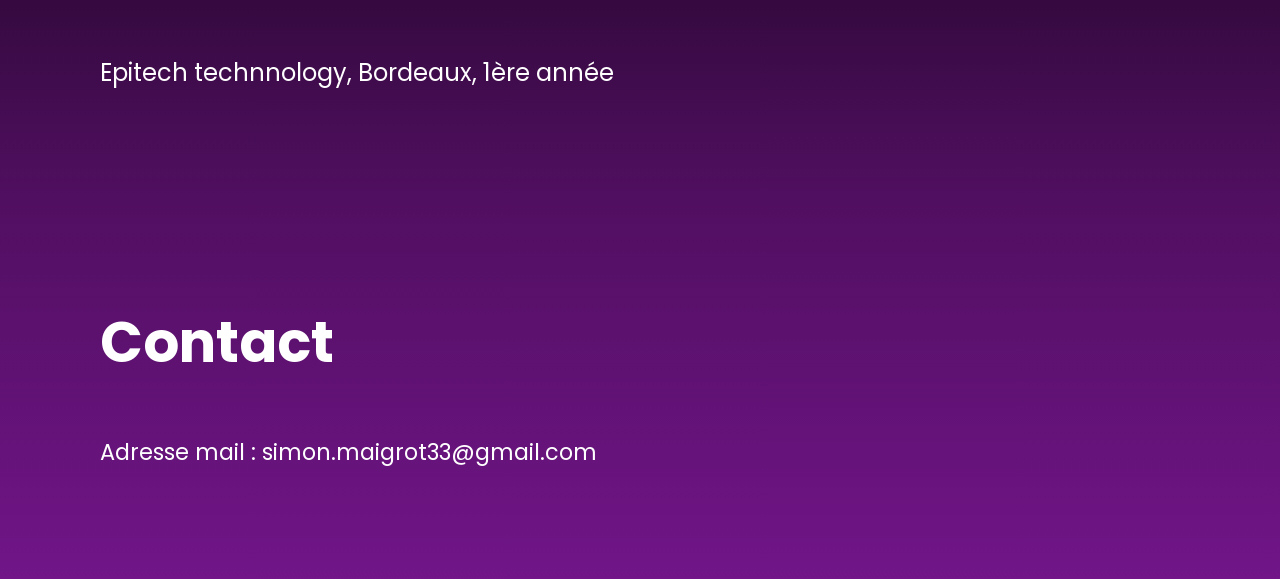
==== commit 991ec803: "Update index.html" ====
--- a/index.html
+++ b/index.html
@@ -34,7 +34,7 @@
     </div>
     <div class="orientation" id="orientation">
         <h2>Orientation</h2>
-        <p>En cours...</p>
+        <p>Epitech technnology, Bordeaux, 1ère année</p>
     </div>
     <div class="contact" id="contact">
         <h2>Contact</h2>
